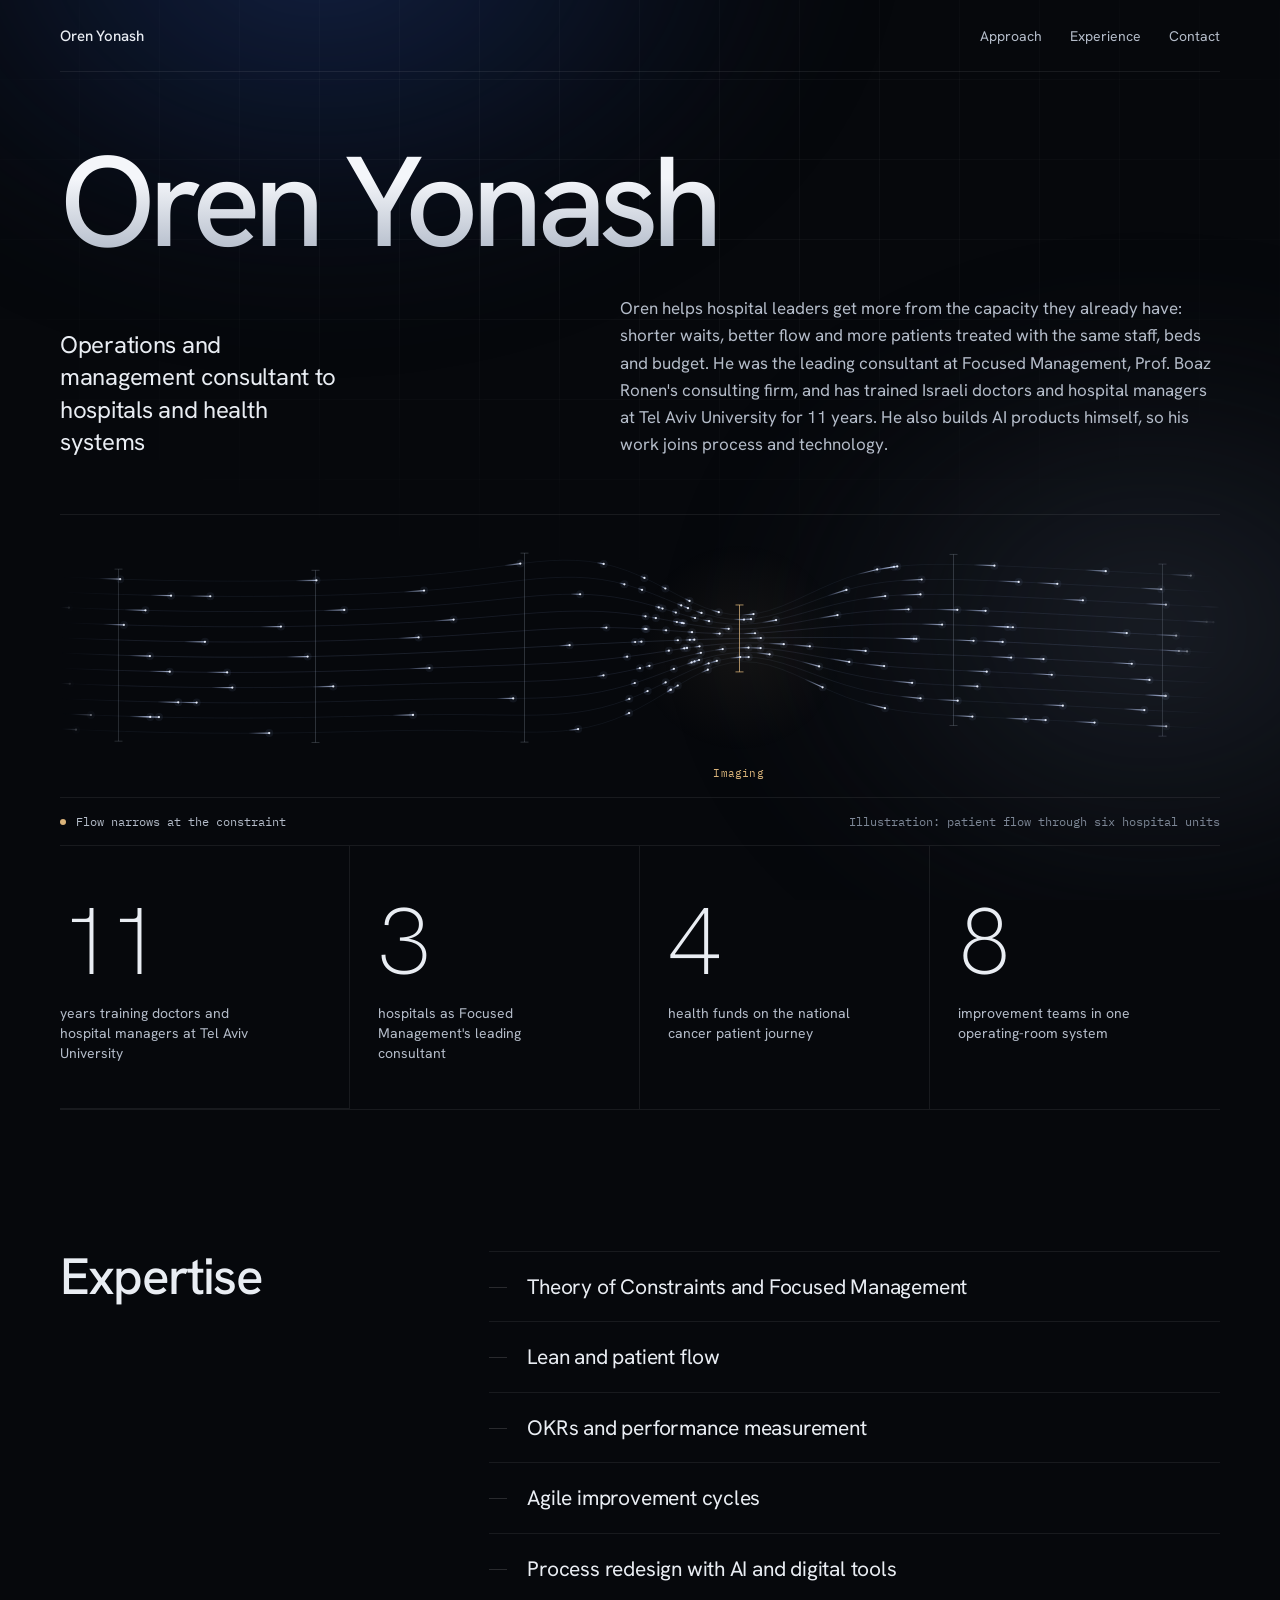
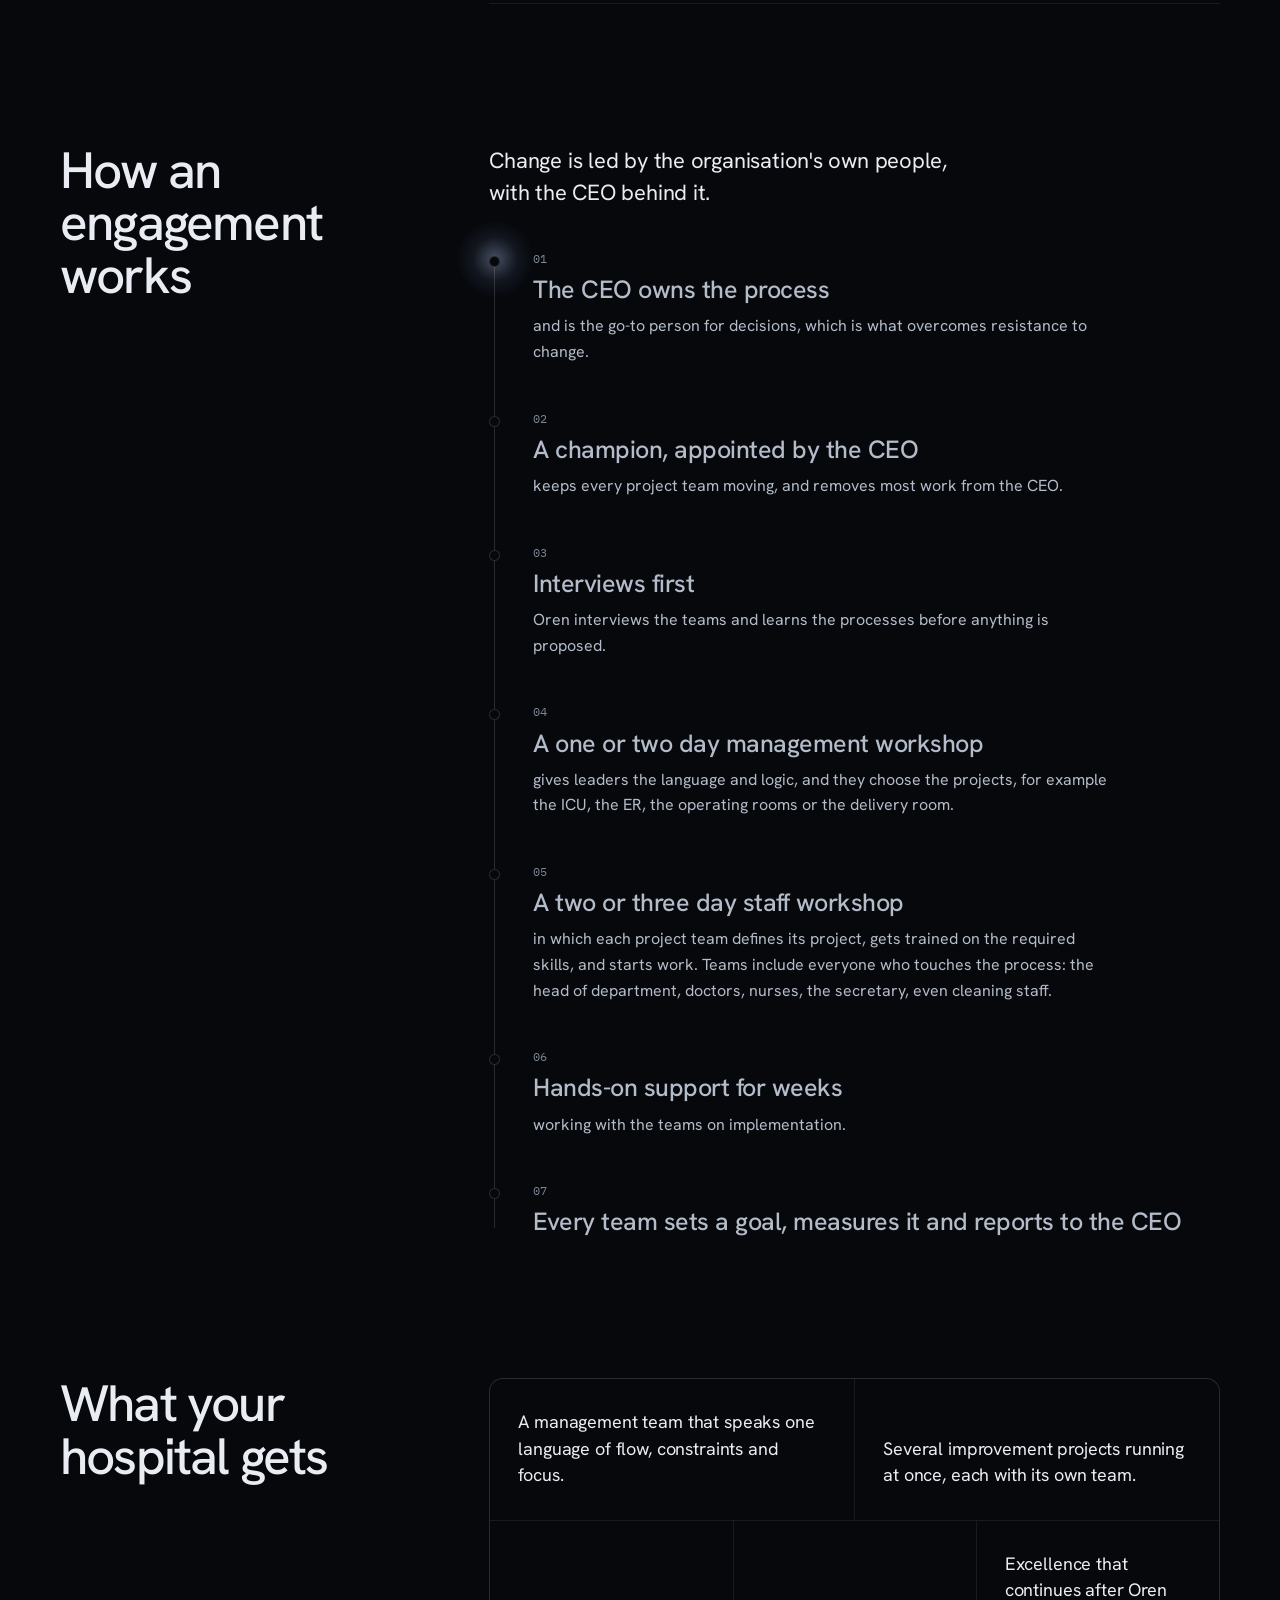
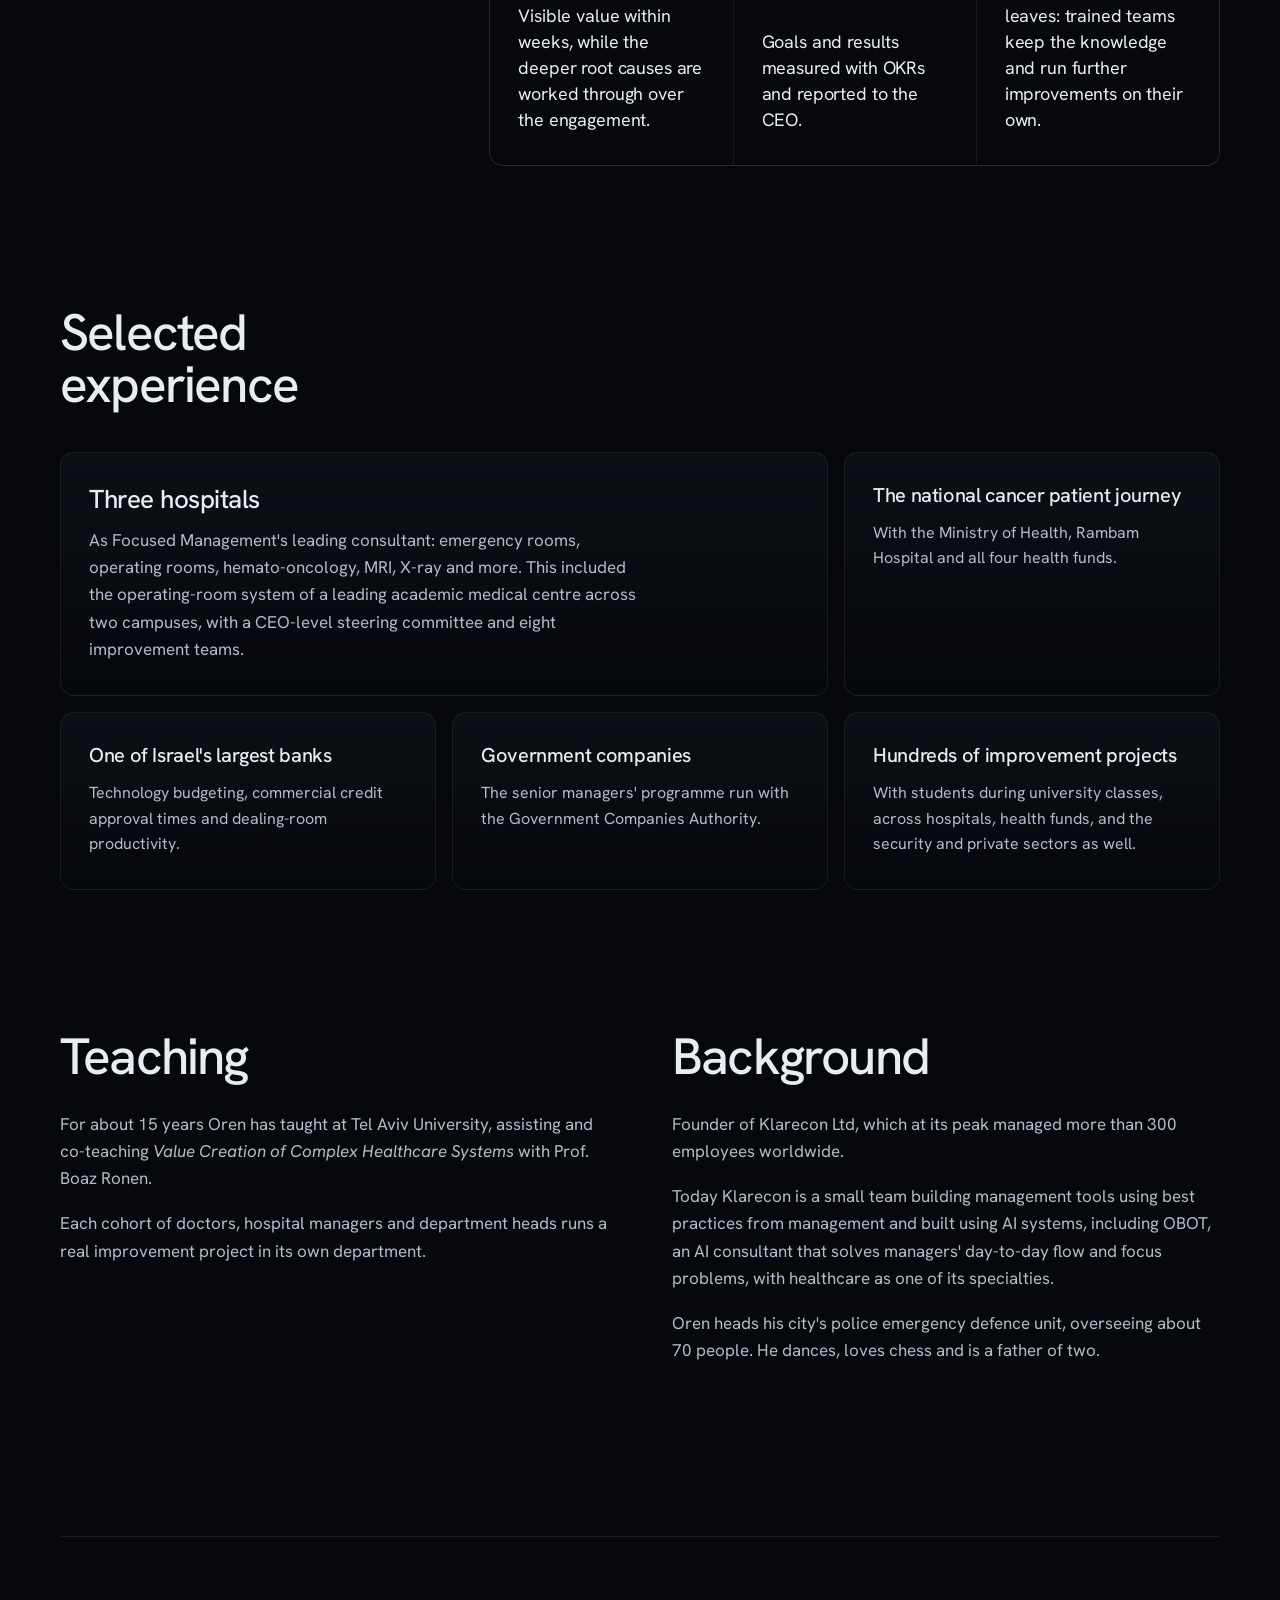
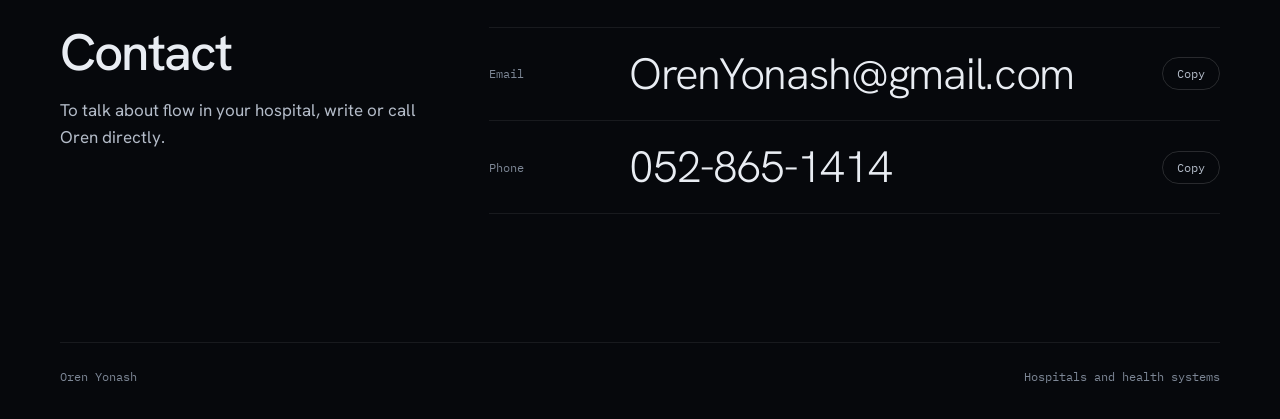
==== ConsultHC/index.html @ 41111984 "ConsultHC: consulting profile page (option G) Co-Authored-By: Claude Opus 5.5 <noreply@anthropic.com" ====
<!doctype html>
<html lang="en">
<head>
<meta charset="utf-8">
<meta name="viewport" content="width=device-width, initial-scale=1, viewport-fit=cover">
<meta name="description" content="Oren Yonash, operations and management consultant to hospitals and health systems.">
<style>[hidden]{display:none!important}img{max-width:100%}</style>
<title>Oren Yonash</title>
<link rel="preconnect" href="https://fonts.googleapis.com">
<link rel="preconnect" href="https://fonts.gstatic.com" crossorigin>
<link href="https://fonts.googleapis.com/css2?family=Hanken+Grotesk:wght@200;300;400;500;600&family=IBM+Plex+Mono:wght@400;500&display=swap" rel="stylesheet">
<style>
:root{
  color-scheme: dark;
  --void:#06080C;
  --graphite:#12161D;
  --deep:#0B1730;
  --ink:#E9EDF3;
  --ink-2:#B4BCC9;
  --ink-3:#7D8796;
  --line:rgba(255,255,255,.075);
  --line-2:rgba(255,255,255,.14);
  --flow:#A9C1FF;
  --flow-dim:rgba(169,193,255,.14);
  --amber:#D9B37A;
  --focus:#BFD0FF;
  --sans:"Hanken Grotesk", "Helvetica Neue", Helvetica, Arial, system-ui, sans-serif;
  --mono:"IBM Plex Mono", ui-monospace, "SFMono-Regular", Menlo, Consolas, monospace;
  --gut:max(16px, env(safe-area-inset-left, 0px));
  --gut-r:max(16px, env(safe-area-inset-right, 0px));
  --ease:cubic-bezier(.22,.61,.36,1);
}
*,*::before,*::after{box-sizing:border-box}
html{background:var(--void);-webkit-text-size-adjust:100%;scroll-behavior:smooth}
body{
  margin:0;background:var(--void);color:var(--ink);
  font-family:var(--sans);font-size:17px;line-height:1.6;font-weight:400;
  -webkit-font-smoothing:antialiased;-moz-osx-font-smoothing:grayscale;
  overflow-x:hidden;
}
::selection{background:rgba(169,193,255,.28);color:#fff}
a{color:inherit}
:focus-visible{outline:1px solid var(--focus);outline-offset:4px;border-radius:2px}

/* ---------- ambient background ---------- */
.ambient{position:fixed;inset:0;z-index:0;pointer-events:none;overflow:hidden;background:var(--void)}
.ambient .glow{position:absolute;border-radius:50%;filter:blur(40px);will-change:transform}
.ambient .g1{width:110vmax;height:80vmax;left:-30vmax;top:-45vmax;
  background:radial-gradient(closest-side, rgba(28,52,110,.55), rgba(11,23,48,.25) 55%, transparent 75%);
  animation:drift1 48s var(--ease) infinite alternate}
.ambient .g2{width:90vmax;height:70vmax;right:-35vmax;top:20vh;
  background:radial-gradient(closest-side, rgba(40,46,58,.55), rgba(18,22,29,.25) 55%, transparent 75%);
  animation:drift2 62s var(--ease) infinite alternate}
.ambient .grid{position:absolute;inset:0;
  background-image:
    linear-gradient(to right, rgba(255,255,255,.035) 1px, transparent 1px),
    linear-gradient(to bottom, rgba(255,255,255,.035) 1px, transparent 1px);
  background-size:80px 80px;background-position:-1px -1px;
  -webkit-mask-image:radial-gradient(ellipse 80% 60% at 50% 20%, #000 20%, transparent 80%);
          mask-image:radial-gradient(ellipse 80% 60% at 50% 20%, #000 20%, transparent 80%)}
@keyframes drift1{from{transform:translate3d(0,0,0)}to{transform:translate3d(14vmax,8vmax,0)}}
@keyframes drift2{from{transform:translate3d(0,0,0)}to{transform:translate3d(-12vmax,-10vmax,0)}}
.paused .ambient .glow{animation-play-state:paused}

.page{position:relative;z-index:1}
.wrap{max-width:1240px;margin:0 auto;padding-left:var(--gut);padding-right:var(--gut-r)}
@media (min-width:760px){.wrap{padding-left:max(40px, env(safe-area-inset-left,0px));padding-right:max(40px, env(safe-area-inset-right,0px))}}

/* ---------- nav ---------- */
.nav{display:flex;justify-content:space-between;align-items:center;height:72px;border-bottom:1px solid var(--line)}
.nav .mark{font-weight:500;letter-spacing:-.01em;text-decoration:none;font-size:15px}
.nav ul{list-style:none;display:flex;gap:28px;margin:0;padding:0}
.nav ul a{font-size:14px;color:var(--ink-2);text-decoration:none;transition:color .3s var(--ease)}
.nav ul a:hover{color:var(--ink)}
@media (max-width:640px){.nav ul li:not(:last-child){display:none}}

/* ---------- hero ---------- */
.hero{padding:clamp(48px,6vw,72px) 0 0}
.hero h1{
  margin:0;font-weight:500;font-size:clamp(58px,10vw,136px);line-height:.9;letter-spacing:-.052em;
  color:var(--ink);
  background:linear-gradient(180deg,#F4F6FA 30%,#9BA6B8 120%);-webkit-background-clip:text;background-clip:text;-webkit-text-fill-color:transparent;
}
.hero-meta{display:grid;gap:28px;margin-top:clamp(24px,3vw,36px)}
.hero .role{margin:0;font-size:clamp(19px,2vw,24px);line-height:1.35;font-weight:400;letter-spacing:-.012em;color:var(--ink);max-width:28ch}
@media (min-width:900px){.hero .role{max-width:22ch}}
.hero .lede{margin:0;color:var(--ink-2);max-width:60ch;font-size:17px}
@media (min-width:900px){
  .hero-meta{grid-template-columns:5fr 7fr;gap:64px;align-items:end}
  .hero .lede{justify-self:end}
}

/* ---------- flow diagram ---------- */
.flow{position:relative;margin-top:clamp(40px,4.5vw,56px);border-top:1px solid var(--line);border-bottom:1px solid var(--line)}
.flow:focus-visible{outline-offset:-1px}
.flow-stage{position:relative;height:clamp(240px,22vw,330px)}
.flow canvas{position:absolute;inset:0;width:100%;height:100%;display:block}
.units{position:absolute;inset:0;margin:0;padding:0;list-style:none;pointer-events:none}
.unit{position:absolute;top:0;bottom:0;transform:translateX(-50%);width:64px;pointer-events:auto}
.unit span{
  position:absolute;left:50%;bottom:14px;transform:translate(-50%,4px);white-space:nowrap;
  font-family:var(--mono);font-size:11px;letter-spacing:.02em;color:var(--ink-2);
  opacity:0;transition:opacity .6s var(--ease),transform .6s var(--ease),color .4s var(--ease);
}
.unit.is-constraint span{opacity:1;transform:translate(-50%,0);color:var(--amber);transition:opacity .6s var(--ease),transform .6s var(--ease),color 1.6s var(--ease)}
.flow.eased .unit.is-constraint span{color:var(--ink-2)}
.flow:hover .unit span,.flow:focus-visible .unit span,.flow.still .unit span{opacity:1;transform:translate(-50%,0)}
.flow .unit:hover span{color:var(--ink)}
@media (hover:none){.unit span{opacity:.75;transform:translate(-50%,0)}}
@media (max-width:520px){.unit span{font-size:10px;letter-spacing:0}}
.flow-cap{display:flex;justify-content:space-between;gap:16px;flex-wrap:wrap;padding:14px 0;border-top:1px solid var(--line);
  font-family:var(--mono);font-size:12px;color:var(--ink-3)}
.flow-cap .state{color:var(--ink-2);transition:opacity .5s var(--ease)}
.flow-cap .state i{display:inline-block;width:6px;height:6px;border-radius:50%;background:var(--amber);margin-right:10px;vertical-align:1px;transition:background 1.6s var(--ease)}
.flow.eased .flow-cap .state i{background:var(--flow)}

/* ---------- figures ---------- */
.figures{display:grid;grid-template-columns:repeat(2,1fr);border-bottom:1px solid var(--line)}
.fig{padding:36px 20px 34px 0;border-right:1px solid var(--line)}
.fig:nth-child(2n){border-right:0;padding-left:20px}
.fig:nth-child(-n+2){border-bottom:1px solid var(--line)}
.fig .n{display:block;font-weight:200;font-size:clamp(56px,7.4vw,104px);line-height:1;letter-spacing:-.05em;font-variant-numeric:tabular-nums;color:var(--ink)}
.fig p{margin:14px 0 0;font-size:14px;line-height:1.45;color:var(--ink-2);max-width:26ch}
@media (min-width:900px){
  .figures{grid-template-columns:repeat(4,1fr)}
  .fig,.fig:nth-child(2n){padding:48px 28px 44px;border-right:1px solid var(--line);border-bottom:0}
  .fig:first-child{padding-left:0}
  .fig:last-child{border-right:0}
}

/* ---------- sections ---------- */
section.block{padding:clamp(80px,11vw,152px) 0 0}
.split{display:grid;gap:28px}
@media (min-width:900px){.split{grid-template-columns:4fr 8fr;gap:64px}}
h2{margin:0;font-weight:500;font-size:clamp(32px,4vw,52px);line-height:1.02;letter-spacing:-.035em;color:var(--ink);max-width:12ch}
.intro{margin:0 0 40px;font-size:clamp(19px,1.8vw,22px);line-height:1.45;letter-spacing:-.01em;color:var(--ink);max-width:40ch}
p{max-width:64ch}

.expertise{list-style:none;margin:0;padding:0;border-top:1px solid var(--line)}
.expertise li{display:flex;gap:20px;align-items:baseline;padding:18px 0;border-bottom:1px solid var(--line);font-size:clamp(18px,1.7vw,21px);letter-spacing:-.01em}
.expertise li::before{content:"";flex:none;width:18px;height:1px;background:var(--line-2);transform:translateY(-6px)}

/* ---------- steps ---------- */
.steps{position:relative;padding:0 0 0 44px;--p:0}
.steplist{list-style:none;margin:0;padding:0}
.steps .track,.steps .fill{position:absolute;left:5px;top:10px;width:1px}
.steps .track{bottom:10px;background:var(--line-2)}
.steps .fill{height:calc((100% - 20px) * var(--p));background:linear-gradient(to bottom, rgba(169,193,255,0), rgba(169,193,255,.55) 70%, #DCE6FF)}
.steps .fill::after{content:"";position:absolute;left:50%;bottom:-40px;width:80px;height:80px;transform:translateX(-50%);
  background:radial-gradient(closest-side, rgba(190,210,255,.35), rgba(169,193,255,.08) 55%, transparent);pointer-events:none}
.step{position:relative;padding:0 0 44px}
.step:last-child{padding-bottom:0}
.step::before{content:"";position:absolute;left:-44px;top:7px;width:11px;height:11px;border-radius:50%;
  background:var(--void);border:1px solid var(--line-2);transition:border-color .6s var(--ease),background .6s var(--ease),box-shadow .6s var(--ease)}
.step.lit::before{border-color:var(--flow);background:#1A2440;box-shadow:0 0 0 4px rgba(169,193,255,.07)}
.step .num{font-family:var(--mono);font-size:12px;color:var(--ink-3);display:block;margin-bottom:6px;transition:color .6s var(--ease)}
.step.lit .num{color:var(--flow)}
.step h3{margin:0;font-size:clamp(20px,2vw,25px);font-weight:500;letter-spacing:-.02em;line-height:1.25;color:var(--ink-2);transition:color .6s var(--ease)}
.step.lit h3{color:var(--ink)}
.step p{margin:8px 0 0;color:var(--ink-2);font-size:16px}

/* ---------- cards ---------- */
.lit-card{position:relative;isolation:isolate;--mx:50%;--my:50%}
.lit-card::before{content:"";position:absolute;inset:0;z-index:-1;border-radius:inherit;opacity:0;transition:opacity .5s var(--ease);
  background:radial-gradient(360px circle at var(--mx) var(--my), rgba(150,178,255,.085), transparent 65%)}
.lit-card::after{content:"";position:absolute;inset:-1px;border-radius:inherit;padding:1px;opacity:0;transition:opacity .5s var(--ease);pointer-events:none;
  background:radial-gradient(260px circle at var(--mx) var(--my), rgba(190,208,255,.5), transparent 70%);
  -webkit-mask:linear-gradient(#000 0 0) content-box,linear-gradient(#000 0 0);-webkit-mask-composite:xor;
          mask:linear-gradient(#000 0 0) content-box exclude,linear-gradient(#000 0 0)}
.lit-card:hover::before,.lit-card:hover::after{opacity:1}

.gets{display:grid;grid-template-columns:1fr;gap:1px;background:var(--line);border:1px solid var(--line);border-radius:14px;overflow:hidden}
.gets .lit-card{background:var(--void);padding:30px 28px 32px;display:flex;align-items:flex-end;min-height:132px}
.gets .lit-card::after{display:none}
.gets p{margin:0;font-size:18px;line-height:1.45;letter-spacing:-.008em;color:var(--ink)}
@media (min-width:760px){
  .gets{grid-template-columns:repeat(6,1fr)}
  .gets .lit-card:nth-child(-n+2){grid-column:span 3}
  .gets .lit-card:nth-child(n+3){grid-column:span 2}
}

.cases{display:grid;grid-template-columns:1fr;gap:16px}
.case{border:1px solid var(--line);border-radius:14px;padding:30px 28px 32px;background:linear-gradient(180deg, rgba(18,22,29,.55), rgba(6,8,12,.35))}
.case h3{margin:0 0 12px;font-size:20px;font-weight:500;letter-spacing:-.018em;line-height:1.25}
.case p{margin:0;color:var(--ink-2);font-size:16px}
@media (min-width:760px){.cases{grid-template-columns:repeat(2,1fr)}.case.wide{grid-column:span 2}}
@media (min-width:1100px){.cases{grid-template-columns:repeat(3,1fr)}.case.wide{grid-column:span 2}.case.wide h3{font-size:26px}.case.wide p{font-size:17px;max-width:56ch}}

.prose p{margin:0 0 18px;color:var(--ink-2)}
.prose p:first-child{color:var(--ink);font-size:clamp(19px,1.8vw,22px);line-height:1.45;letter-spacing:-.01em;max-width:44ch}
.duo{display:grid;gap:56px}
@media (min-width:900px){.duo{grid-template-columns:1fr 1fr;gap:64px}}
.duo h2{margin-bottom:28px}

/* ---------- contact ---------- */
.contact{margin-top:clamp(96px,12vw,168px);border-top:1px solid var(--line);padding:clamp(56px,7vw,96px) 0 0}
.contact h2{max-width:none}
.contact .note{margin:18px 0 0;color:var(--ink-2);max-width:38ch}
.lines{margin:0;padding:0;list-style:none;border-top:1px solid var(--line)}
.lines li{display:grid;grid-template-columns:1fr auto;align-items:center;gap:8px 20px;padding:22px 0;border-bottom:1px solid var(--line)}
.lines .lab{grid-column:1 / -1;font-family:var(--mono);font-size:12px;color:var(--ink-3)}
.lines .v{font-weight:300;font-size:clamp(24px,3.6vw,44px);letter-spacing:-.03em;line-height:1.1;color:var(--ink);user-select:all;-webkit-user-select:all;overflow-wrap:anywhere;min-width:0}
.copy{font-family:var(--mono);font-size:12px;color:var(--ink-2);background:transparent;border:1px solid var(--line-2);border-radius:999px;padding:8px 14px;cursor:pointer;
  transition:color .3s var(--ease),border-color .3s var(--ease),background .3s var(--ease);white-space:nowrap}
.copy:hover{color:var(--ink);border-color:rgba(255,255,255,.3)}
.copy.done{color:var(--void);background:var(--flow);border-color:var(--flow)}
@media (min-width:900px){.lines li{grid-template-columns:120px 1fr auto}.lines .lab{grid-column:auto}}

footer{margin-top:clamp(80px,10vw,140px);padding:24px 0 max(32px, env(safe-area-inset-bottom,0px));border-top:1px solid var(--line);
  display:flex;justify-content:space-between;gap:16px;flex-wrap:wrap;font-family:var(--mono);font-size:12px;color:var(--ink-3)}
.sr{position:absolute;width:1px;height:1px;overflow:hidden;clip:rect(0 0 0 0);white-space:nowrap}

@media (prefers-reduced-motion: reduce){
  html{scroll-behavior:auto}
  .ambient .glow{animation:none}
  *,*::before,*::after{transition-duration:.01ms !important}
}
</style>
</head>
<body>

<div class="ambient" aria-hidden="true"><div class="glow g1"></div><div class="glow g2"></div><div class="grid"></div></div>

<div class="page">
<div class="wrap">
  <nav class="nav" aria-label="Main">
    <a class="mark" href="#top">Oren Yonash</a>
    <ul>
      <li><a href="#approach">Approach</a></li>
      <li><a href="#experience">Experience</a></li>
      <li><a href="#contact">Contact</a></li>
    </ul>
  </nav>

  <header class="hero" id="top">
    <h1>Oren Yonash</h1>
    <div class="hero-meta">
      <p class="role">Operations and management consultant to hospitals and health systems</p>
      <p class="lede">Oren helps hospital leaders get more from the capacity they already have: shorter waits, better flow and more patients treated with the same staff, beds and budget. He was the leading consultant at Focused Management, Prof. Boaz Ronen's consulting firm, and has trained Israeli doctors and hospital managers at Tel Aviv University for 11 years. He also builds AI products himself, so his work joins process and technology.</p>
    </div>
  </header>

  <figure class="flow" id="flow" tabindex="0" aria-labelledby="flowcap" style="margin-left:0;margin-right:0;margin-bottom:0">
    <div class="flow-stage">
      <canvas id="flowCanvas" aria-hidden="true"></canvas>
      <ul class="units" id="units" aria-hidden="true"></ul>
    </div>
    <figcaption class="flow-cap" id="flowcap">
      <span class="state" id="flowState"><i aria-hidden="true"></i><span id="flowStateText">Flow narrows at the constraint</span></span>
      <span>Illustration: patient flow through six hospital units</span>
    </figcaption>
  </figure>

  <div class="figures" id="figures">
    <div class="fig"><span class="n" data-to="11">11</span><p>years training doctors and hospital managers at Tel Aviv University</p></div>
    <div class="fig"><span class="n" data-to="3">3</span><p>hospitals as Focused Management's leading consultant</p></div>
    <div class="fig"><span class="n" data-to="4">4</span><p>health funds on the national cancer patient journey</p></div>
    <div class="fig"><span class="n" data-to="8">8</span><p>improvement teams in one operating-room system</p></div>
  </div>

  <section class="block" aria-labelledby="h-exp-areas">
    <div class="split">
      <h2 id="h-exp-areas">Expertise</h2>
      <ul class="expertise">
        <li>Theory of Constraints and Focused Management</li>
        <li>Lean and patient flow</li>
        <li>OKRs and performance measurement</li>
        <li>Agile improvement cycles</li>
        <li>Process redesign with AI and digital tools</li>
      </ul>
    </div>
  </section>

  <section class="block" id="approach" aria-labelledby="h-steps">
    <div class="split">
      <h2 id="h-steps">How an engagement works</h2>
      <div>
        <p class="intro">Change is led by the organisation's own people, with the CEO behind it.</p>
        <div class="steps" id="steps">
          <span class="track" aria-hidden="true"></span><span class="fill" aria-hidden="true"></span>
          <ol class="steplist">
          <li class="step"><span class="num">01</span><h3>The CEO owns the process</h3><p>and is the go-to person for decisions, which is what overcomes resistance to change.</p></li>
          <li class="step"><span class="num">02</span><h3>A champion, appointed by the CEO</h3><p>keeps every project team moving, and removes most work from the CEO.</p></li>
          <li class="step"><span class="num">03</span><h3>Interviews first</h3><p>Oren interviews the teams and learns the processes before anything is proposed.</p></li>
          <li class="step"><span class="num">04</span><h3>A one or two day management workshop</h3><p>gives leaders the language and logic, and they choose the projects, for example the ICU, the ER, the operating rooms or the delivery room.</p></li>
          <li class="step"><span class="num">05</span><h3>A two or three day staff workshop</h3><p>in which each project team defines its project, gets trained on the required skills, and starts work. Teams include everyone who touches the process: the head of department, doctors, nurses, the secretary, even cleaning staff.</p></li>
          <li class="step"><span class="num">06</span><h3>Hands-on support for weeks</h3><p>working with the teams on implementation.</p></li>
          <li class="step"><span class="num">07</span><h3>Every team sets a goal, measures it and reports to the CEO</h3></li>
          </ol>
        </div>
      </div>
    </div>
  </section>

  <section class="block" aria-labelledby="h-gets">
    <div class="split">
      <h2 id="h-gets">What your hospital gets</h2>
      <div class="gets">
        <div class="lit-card"><p>A management team that speaks one language of flow, constraints and focus.</p></div>
        <div class="lit-card"><p>Several improvement projects running at once, each with its own team.</p></div>
        <div class="lit-card"><p>Visible value within weeks, while the deeper root causes are worked through over the engagement.</p></div>
        <div class="lit-card"><p>Goals and results measured with OKRs and reported to the CEO.</p></div>
        <div class="lit-card"><p>Excellence that continues after Oren leaves: trained teams keep the knowledge and run further improvements on their own.</p></div>
      </div>
    </div>
  </section>

  <section class="block" id="experience" aria-labelledby="h-exp">
    <h2 id="h-exp" style="margin-bottom:40px">Selected experience</h2>
    <div class="cases">
      <article class="case lit-card wide"><h3>Three hospitals</h3><p>As Focused Management's leading consultant: emergency rooms, operating rooms, hemato-oncology, MRI, X-ray and more. This included the operating-room system of a leading academic medical centre across two campuses, with a CEO-level steering committee and eight improvement teams.</p></article>
      <article class="case lit-card"><h3>The national cancer patient journey</h3><p>With the Ministry of Health, Rambam Hospital and all four health funds.</p></article>
      <article class="case lit-card"><h3>One of Israel's largest banks</h3><p>Technology budgeting, commercial credit approval times and dealing-room productivity.</p></article>
      <article class="case lit-card"><h3>Government companies</h3><p>The senior managers' programme run with the Government Companies Authority.</p></article>
      <article class="case lit-card"><h3>Hundreds of improvement projects</h3><p>With students during university classes, across hospitals, health funds, and the security and private sectors as well.</p></article>
    </div>
  </section>

  <section class="block" aria-label="Teaching and background">
    <div class="duo">
      <div class="prose">
        <h2 id="h-teach">Teaching</h2>
        <p>For about 15 years Oren has taught at Tel Aviv University, assisting and co-teaching <em>Value Creation of Complex Healthcare Systems</em> with Prof. Boaz Ronen.</p>
        <p>Each cohort of doctors, hospital managers and department heads runs a real improvement project in its own department.</p>
      </div>
      <div class="prose">
        <h2 id="h-bg">Background</h2>
        <p>Founder of Klarecon Ltd, which at its peak managed more than 300 employees worldwide.</p>
        <p>Today Klarecon is a small team building management tools using best practices from management and built using AI systems, including OBOT, an AI consultant that solves managers' day-to-day flow and focus problems, with healthcare as one of its specialties.</p>
        <p>Oren heads his city's police emergency defence unit, overseeing about 70 people. He dances, loves chess and is a father of two.</p>
      </div>
    </div>
  </section>

  <section class="contact" id="contact" aria-labelledby="h-contact">
    <div class="split">
      <div>
        <h2 id="h-contact">Contact</h2>
        <p class="note">To talk about flow in your hospital, write or call Oren directly.</p>
      </div>
      <div>
        <ul class="lines">
          <li><span class="lab">Email</span><span class="v" id="email">OrenYonash@gmail.com</span><button class="copy" type="button" data-copy="email" aria-label="Copy email address">Copy</button></li>
          <li><span class="lab">Phone</span><span class="v" id="phone">052-865-1414</span><button class="copy" type="button" data-copy="phone" aria-label="Copy phone number">Copy</button></li>
        </ul>
        <p class="sr" id="copyStatus" aria-live="polite"></p>
      </div>
    </div>
  </section>

  <footer><span>Oren Yonash</span><span>Hospitals and health systems</span></footer>
</div>
</div>

<script>
(function(){
  var reduce = window.matchMedia('(prefers-reduced-motion: reduce)').matches;
  var root = document.documentElement;

  document.addEventListener('visibilitychange', function(){
    root.classList.toggle('paused', document.hidden);
  });

  /* ---------------- flow diagram ---------------- */
  var flow = document.getElementById('flow');
  var canvas = document.getElementById('flowCanvas');
  var ctx = canvas.getContext('2d');
  var unitsEl = document.getElementById('units');
  var stateText = document.getElementById('flowStateText');
  var stateWrap = document.getElementById('flowState');
  var UNITS = [
    {name:'Arrival', short:'Arrival', u:.05},
    {name:'Triage', short:'Triage', u:.22},
    {name:'Emergency', short:'ER', u:.40},
    {name:'Imaging', short:'Imaging', u:.585, constraint:true},
    {name:'Ward', short:'Ward', u:.77},
    {name:'Discharge', short:'Discharge', u:.95}
  ];
  var UC = .585;
  var hoverUnit = -1;

  UNITS.forEach(function(un, i){
    var li = document.createElement('li');
    li.className = 'unit' + (un.constraint ? ' is-constraint' : '');
    li.style.left = (un.u*100) + '%';
    var s = document.createElement('span');
    s.textContent = un.name;
    s.setAttribute('data-short', un.short);
    li.appendChild(s);
    li.addEventListener('mouseenter', function(){ hoverUnit = i; if(!running) draw(); });
    li.addEventListener('mouseleave', function(){ hoverUnit = -1; if(!running) draw(); });
    unitsEl.appendChild(li);
    un.label = s;
  });

  var W = 0, H = 0, dpr = 1;
  var LANES = 11, PER = 15;
  var parts = [];
  for (var l=0; l<LANES; l++){
    for (var k=0; k<PER; k++){
      parts.push({lane:l, u:(k + ((l*7)%11)/11)/PER + (Math.random()-.5)*.02, sp:.92 + Math.random()*.16});
    }
  }

  function g(x, s){ return Math.exp(-(x*x)/(2*s*s)); }
  function narrow(u, e){
    var c = 1 - e;
    return 1 - c*.72*g(u-UC, .06) + c*.16*g(u-(UC-.13), .07);
  }
  function laneY(u, off, e){
    var cy = H*.47 + Math.sin(u*Math.PI*2 + .6)*H*.035;
    return cy + off*H*.27*narrow(u, e);
  }
  function speed(u, e){
    var c = 1 - e;
    return .055 * (1 - c*.8*g(u-(UC-.07), .075));
  }
  function laneOff(l){ return (l/(LANES-1))*2 - 1; }

  function resize(){
    var r = canvas.getBoundingClientRect();
    dpr = Math.min(window.devicePixelRatio || 1, 2);
    W = r.width; H = r.height;
    canvas.width = Math.round(W*dpr); canvas.height = Math.round(H*dpr);
    ctx.setTransform(dpr,0,0,dpr,0,0);
    var compact = W < 560;
    UNITS.forEach(function(un){ un.label.textContent = compact ? un.short : un.name; });
    draw();
  }

  var E = 0; // 0 = constrained, 1 = even
  function mix(a,b,t){ return a + (b-a)*t; }

  function draw(){
    if (!W) return;
    ctx.clearRect(0,0,W,H);
    var pad = 0, x0 = pad, x1 = W - pad;
    function X(u){ return x0 + u*(x1-x0); }
    var STEPS = 90;

    // lanes
    ctx.lineWidth = 1;
    for (var l=0; l<LANES; l++){
      var off = laneOff(l);
      var a = .06 + (1-Math.abs(off))*.06;
      ctx.strokeStyle = 'rgba(169,193,255,' + a.toFixed(3) + ')';
      ctx.beginPath();
      for (var s=0; s<=STEPS; s++){
        var u = s/STEPS, y = laneY(u, off, E);
        if (s===0) ctx.moveTo(X(u), y); else ctx.lineTo(X(u), y);
      }
      ctx.stroke();
    }

    // unit markers
    UNITS.forEach(function(un, i){
      var top = laneY(un.u, -1, E) - 10, bot = laneY(un.u, 1, E) + 10;
      var x = Math.round(X(un.u)) + .5;
      var col, alpha;
      if (un.constraint){
        var r = Math.round(mix(217,170,E)), gg = Math.round(mix(179,190,E)), b = Math.round(mix(122,230,E));
        col = r+','+gg+','+b; alpha = mix(.75,.32,E);
      } else { col = '200,212,235'; alpha = .2; }
      if (i === hoverUnit) alpha = Math.max(alpha, .8);
      ctx.strokeStyle = 'rgba('+col+','+alpha.toFixed(3)+')';
      ctx.beginPath(); ctx.moveTo(x, top); ctx.lineTo(x, bot);
      ctx.moveTo(x-4, top); ctx.lineTo(x+4, top);
      ctx.moveTo(x-4, bot); ctx.lineTo(x+4, bot);
      ctx.stroke();
      if (un.constraint && E < 1){
        var rr = Math.min(W*.09, 110), halo = ctx.createRadialGradient(x, H*.47, 0, x, H*.47, rr);
        halo.addColorStop(0, 'rgba(217,179,122,' + ((1-E)*.07).toFixed(3) + ')');
        halo.addColorStop(1, 'rgba(217,179,122,0)');
        ctx.fillStyle = halo; ctx.fillRect(x-rr, H*.47-rr, rr*2, rr*2);
      }
    });

    // particles
    for (var i=0; i<parts.length; i++){
      var p = parts[i], off2 = laneOff(p.lane);
      var hx = X(p.u), hy = laneY(p.u, off2, E);
      var tu = p.u - .018*(speed(p.u,E)/.055);
      var tx = X(tu), ty = laneY(tu, off2, E);
      var grad = ctx.createLinearGradient(tx, ty, hx, hy);
      grad.addColorStop(0, 'rgba(169,193,255,0)');
      grad.addColorStop(1, 'rgba(214,226,255,.75)');
      ctx.strokeStyle = grad; ctx.lineWidth = 1.2;
      ctx.beginPath(); ctx.moveTo(tx, ty); ctx.lineTo(hx, hy); ctx.stroke();
      ctx.fillStyle = 'rgba(169,193,255,.07)';
      ctx.beginPath(); ctx.arc(hx, hy, 4, 0, Math.PI*2); ctx.fill();
      ctx.fillStyle = 'rgba(236,242,255,.95)';
      ctx.beginPath(); ctx.arc(hx, hy, 1.1, 0, Math.PI*2); ctx.fill();
    }

    // soft horizontal fade at both ends
    ctx.globalCompositeOperation = 'destination-in';
    var fade = ctx.createLinearGradient(0,0,W,0);
    fade.addColorStop(0,'rgba(0,0,0,0)'); fade.addColorStop(.06,'rgba(0,0,0,1)');
    fade.addColorStop(.94,'rgba(0,0,0,1)'); fade.addColorStop(1,'rgba(0,0,0,0)');
    ctx.fillStyle = fade; ctx.fillRect(0,0,W,H);
    ctx.globalCompositeOperation = 'source-over';
  }

  function step(dt){
    for (var i=0; i<parts.length; i++){
      var p = parts[i];
      p.u += dt * speed(p.u, E) * p.sp;
      if (p.u > 1.02) p.u -= 1.04;
    }
  }

  // cycle: 7s constrained, 3s easing, 6s even, 3s returning
  var CYCLE = 19, t = 0;
  function easeIO(x){ return x<.5 ? 4*x*x*x : 1 - Math.pow(-2*x+2,3)/2; }
  function eAt(tt){
    if (tt < 7) return 0;
    if (tt < 10) return easeIO((tt-7)/3);
    if (tt < 16) return 1;
    return 1 - easeIO((tt-16)/3);
  }
  var shownEased = null;
  function setState(eased){
    if (eased === shownEased) return;
    shownEased = eased;
    flow.classList.toggle('eased', eased);
    stateWrap.style.opacity = 0;
    setTimeout(function(){
      stateText.textContent = eased ? 'Constraint eased, flow evens out' : 'Flow narrows at the constraint';
      stateWrap.style.opacity = 1;
    }, reduce ? 0 : 350);
  }

  var running = false, last = 0, visible = true, raf = 0;
  function frame(now){
    if (!running) return;
    var dt = Math.min((now - last)/1000, .05); last = now;
    t = (t + dt) % CYCLE;
    E = eAt(t);
    setState(E > .5);
    step(dt);
    draw();
    raf = requestAnimationFrame(frame);
  }
  function start(){ if (running || reduce || !visible || document.hidden) return; running = true; last = performance.now(); raf = requestAnimationFrame(frame); }
  function stop(){ running = false; cancelAnimationFrame(raf); }

  // settle the particles into the constrained pattern before first paint
  for (var w=0; w<400; w++) step(.05);

  if ('ResizeObserver' in window) new ResizeObserver(resize).observe(canvas); else window.addEventListener('resize', resize);
  resize();

  if (reduce){
    flow.classList.add('still');
    E = 0; setState(false); draw();
  } else {
    if ('IntersectionObserver' in window){
      new IntersectionObserver(function(en){ visible = en[0].isIntersecting; visible ? start() : stop(); }).observe(flow);
    }
    document.addEventListener('visibilitychange', function(){ document.hidden ? stop() : start(); });
    start();
  }

  /* ---------------- counters ---------------- */
  var nums = document.querySelectorAll('.fig .n');
  if (!reduce && 'IntersectionObserver' in window){
    var io = new IntersectionObserver(function(entries){
      entries.forEach(function(en){
        if (!en.isIntersecting) return;
        io.unobserve(en.target);
        var el = en.target, to = parseInt(el.getAttribute('data-to'),10), t0 = null, dur = 1800;
        function tick(now){
          if (t0 === null) t0 = now;
          var k = Math.min((now-t0)/dur, 1), v = 1 - Math.pow(1-k, 4);
          el.textContent = Math.round(to*v);
          if (k < 1) requestAnimationFrame(tick); else el.textContent = to;
        }
        el.textContent = '0';
        requestAnimationFrame(tick);
      });
    }, {threshold:.6});
    nums.forEach(function(n){ io.observe(n); });
  }

  /* ---------------- steps progress ---------------- */
  var steps = document.getElementById('steps');
  var items = steps.querySelectorAll('.step');
  function updateSteps(){
    var r = steps.getBoundingClientRect(), vh = window.innerHeight;
    var p = reduce ? 1 : Math.max(0, Math.min(1, (vh*.62 - r.top) / (r.height - 20)));
    steps.style.setProperty('--p', p.toFixed(4));
    var reach = 10 + p*(r.height - 20);
    items.forEach(function(it){ it.classList.toggle('lit', it.offsetTop + 12 <= reach + 1); });
  }
  var ticking = false;
  function onScroll(){ if (ticking) return; ticking = true; requestAnimationFrame(function(){ ticking = false; updateSteps(); }); }
  window.addEventListener('scroll', onScroll, {passive:true});
  window.addEventListener('resize', onScroll);
  updateSteps();

  /* ---------------- light-follow cards ---------------- */
  document.querySelectorAll('.lit-card').forEach(function(c){
    c.addEventListener('pointermove', function(e){
      var r = c.getBoundingClientRect();
      c.style.setProperty('--mx', (e.clientX - r.left) + 'px');
      c.style.setProperty('--my', (e.clientY - r.top) + 'px');
    });
  });

  /* ---------------- copy ---------------- */
  var status = document.getElementById('copyStatus');
  document.querySelectorAll('.copy').forEach(function(b){
    b.addEventListener('click', function(){
      var el = document.getElementById(b.getAttribute('data-copy')), text = el.textContent.trim();
      var what = b.getAttribute('data-copy') === 'email' ? 'Email address' : 'Phone number';
      function ok(){ b.textContent = 'Copied'; b.classList.add('done'); status.textContent = what + ' copied'; setTimeout(function(){ b.textContent = 'Copy'; b.classList.remove('done'); }, 2000); }
      function fallback(){
        var sel = window.getSelection(), range = document.createRange();
        range.selectNodeContents(el); sel.removeAllRanges(); sel.addRange(range);
        var done = false; try { done = document.execCommand('copy'); } catch(e){}
        if (done) ok(); else { status.textContent = what + ' selected. Press Ctrl+C or Cmd+C to copy.'; b.textContent = 'Selected'; setTimeout(function(){ b.textContent = 'Copy'; }, 2400); }
      }
      if (navigator.clipboard && window.isSecureContext){ navigator.clipboard.writeText(text).then(ok, fallback); } else fallback();
    });
  });
})();
</script>

</body>
</html>
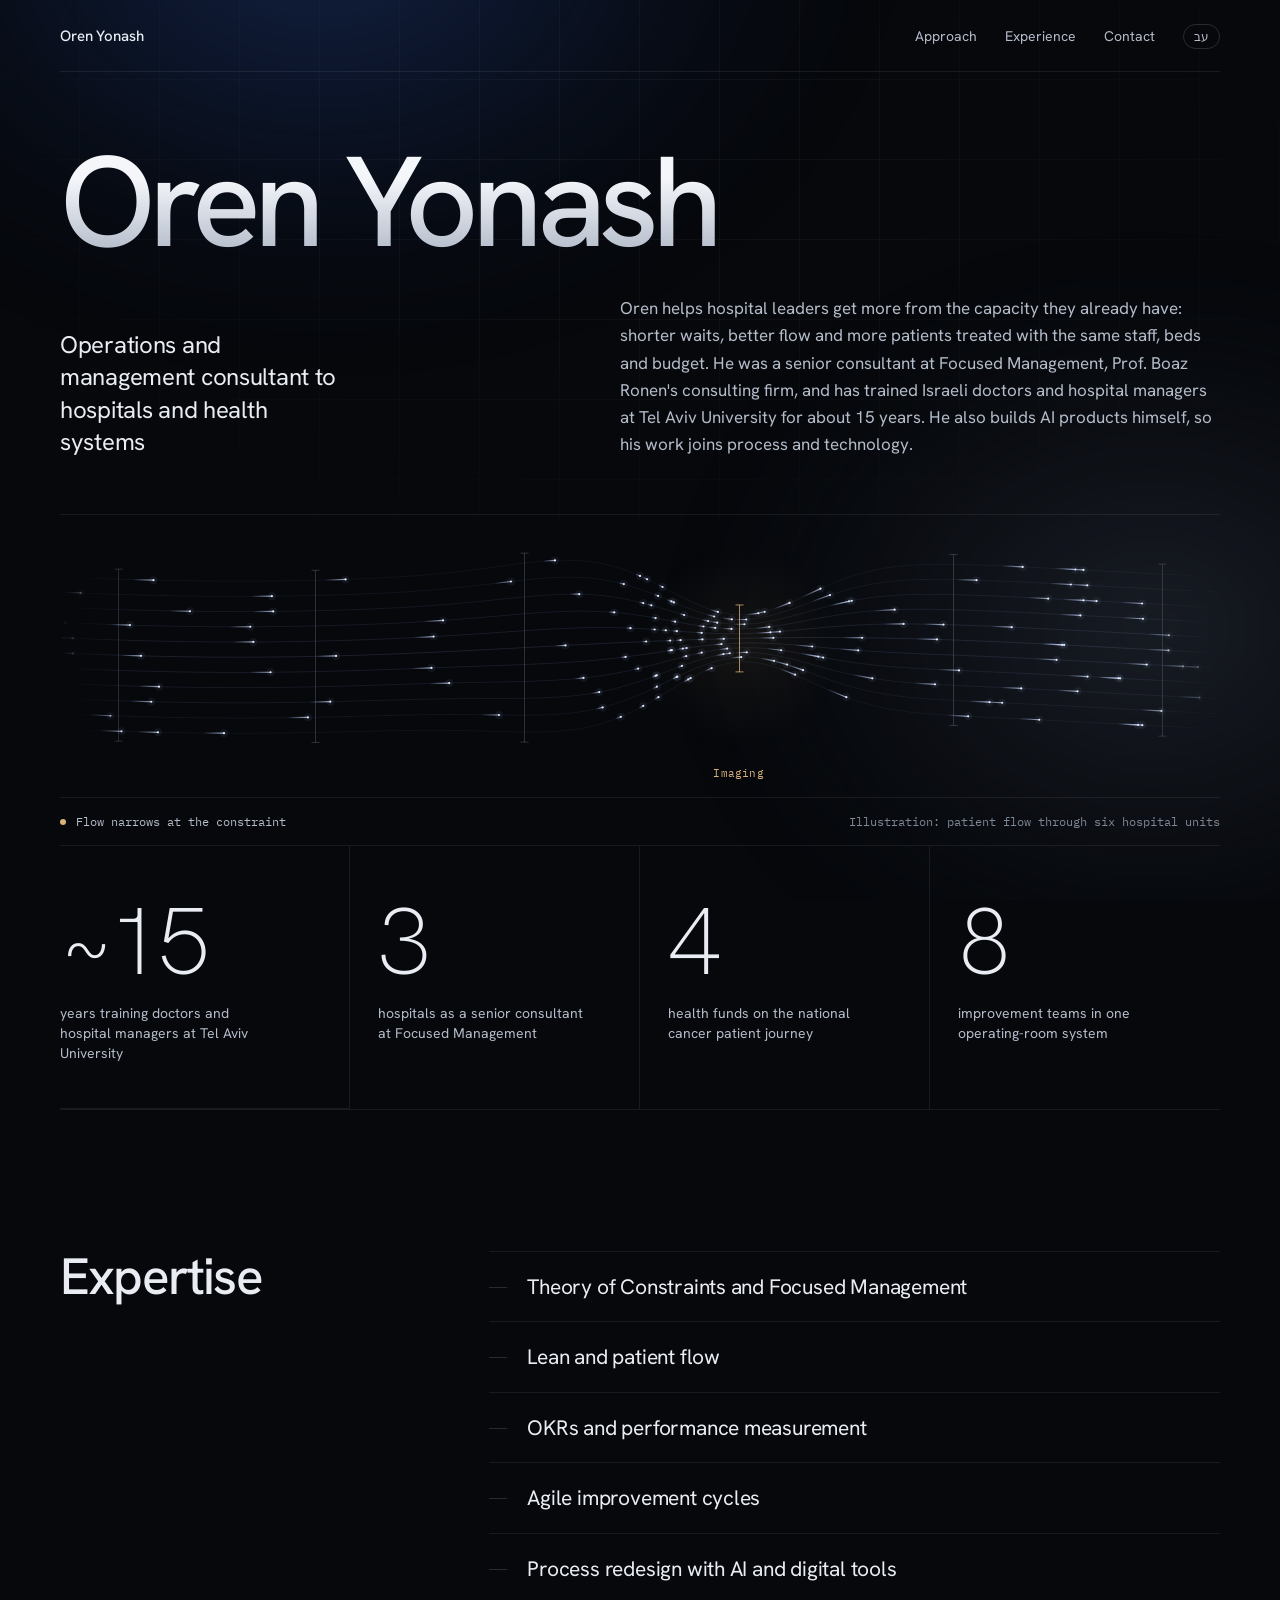
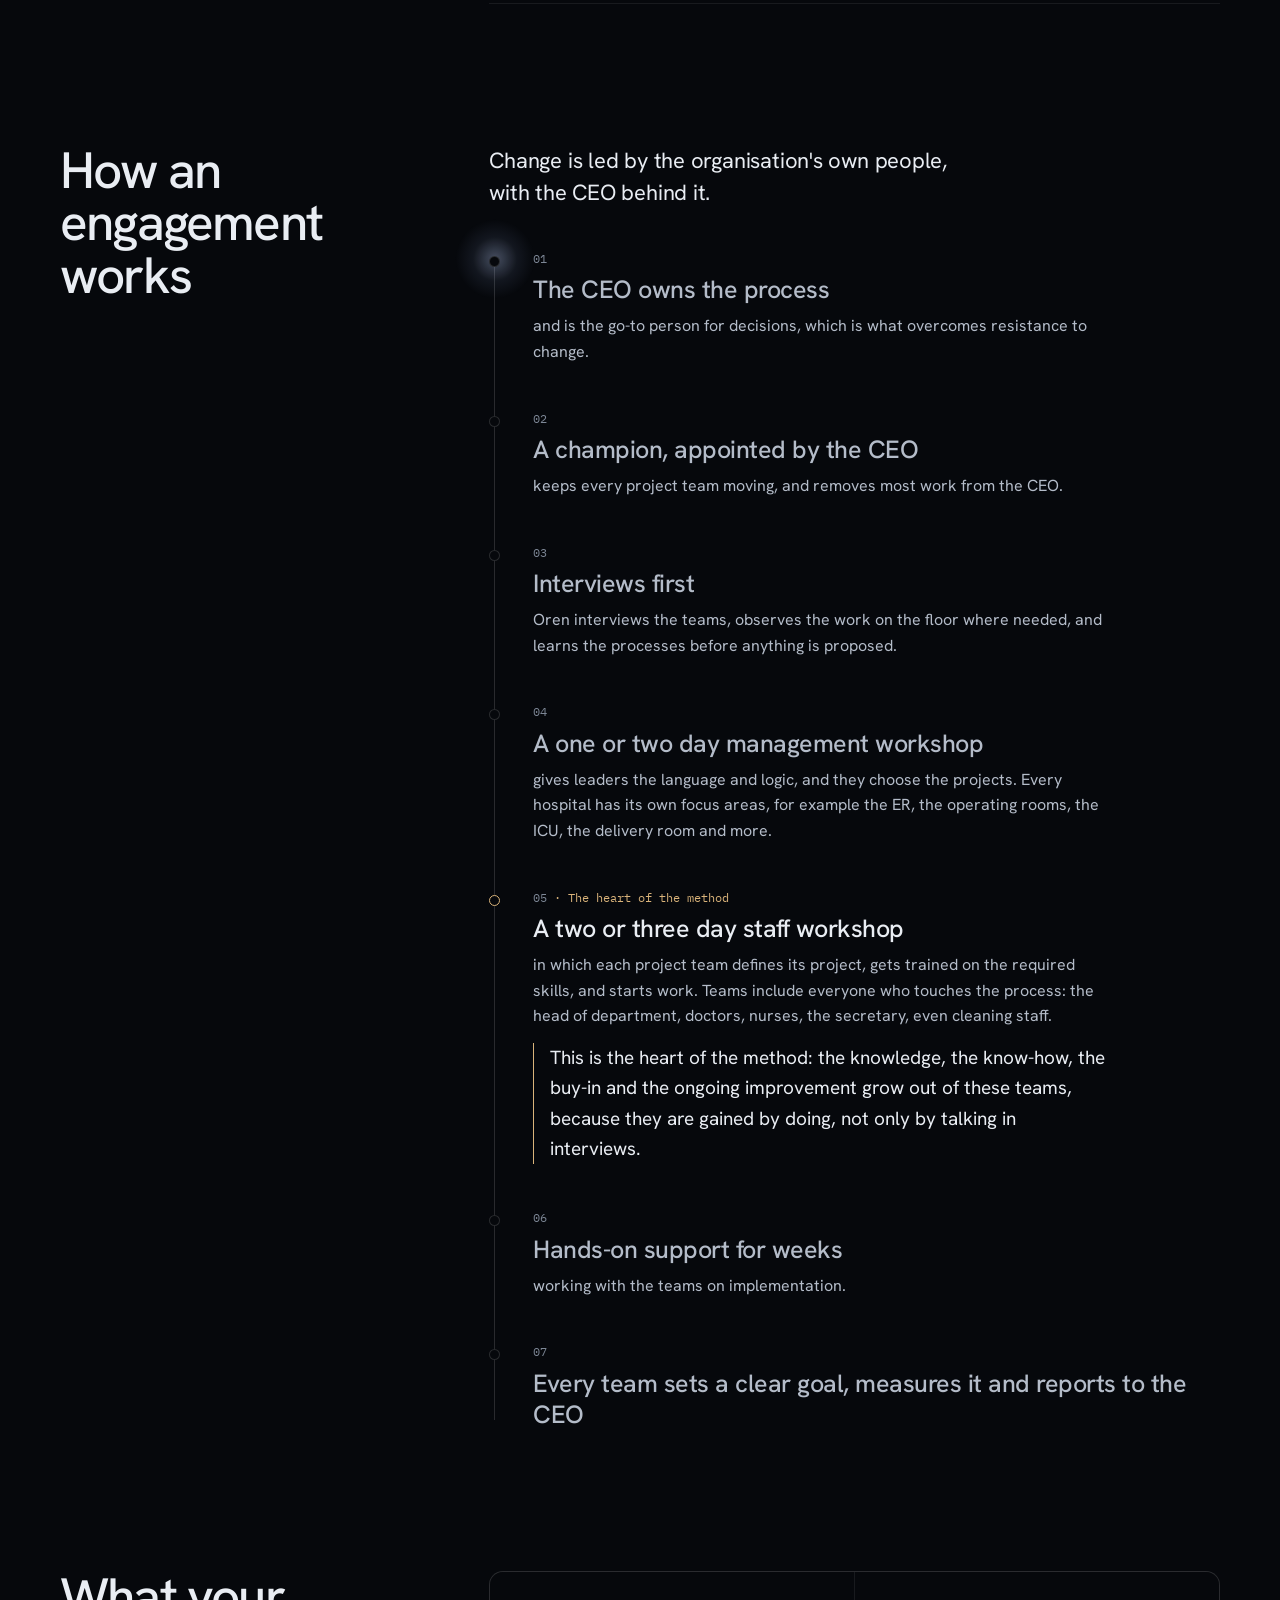
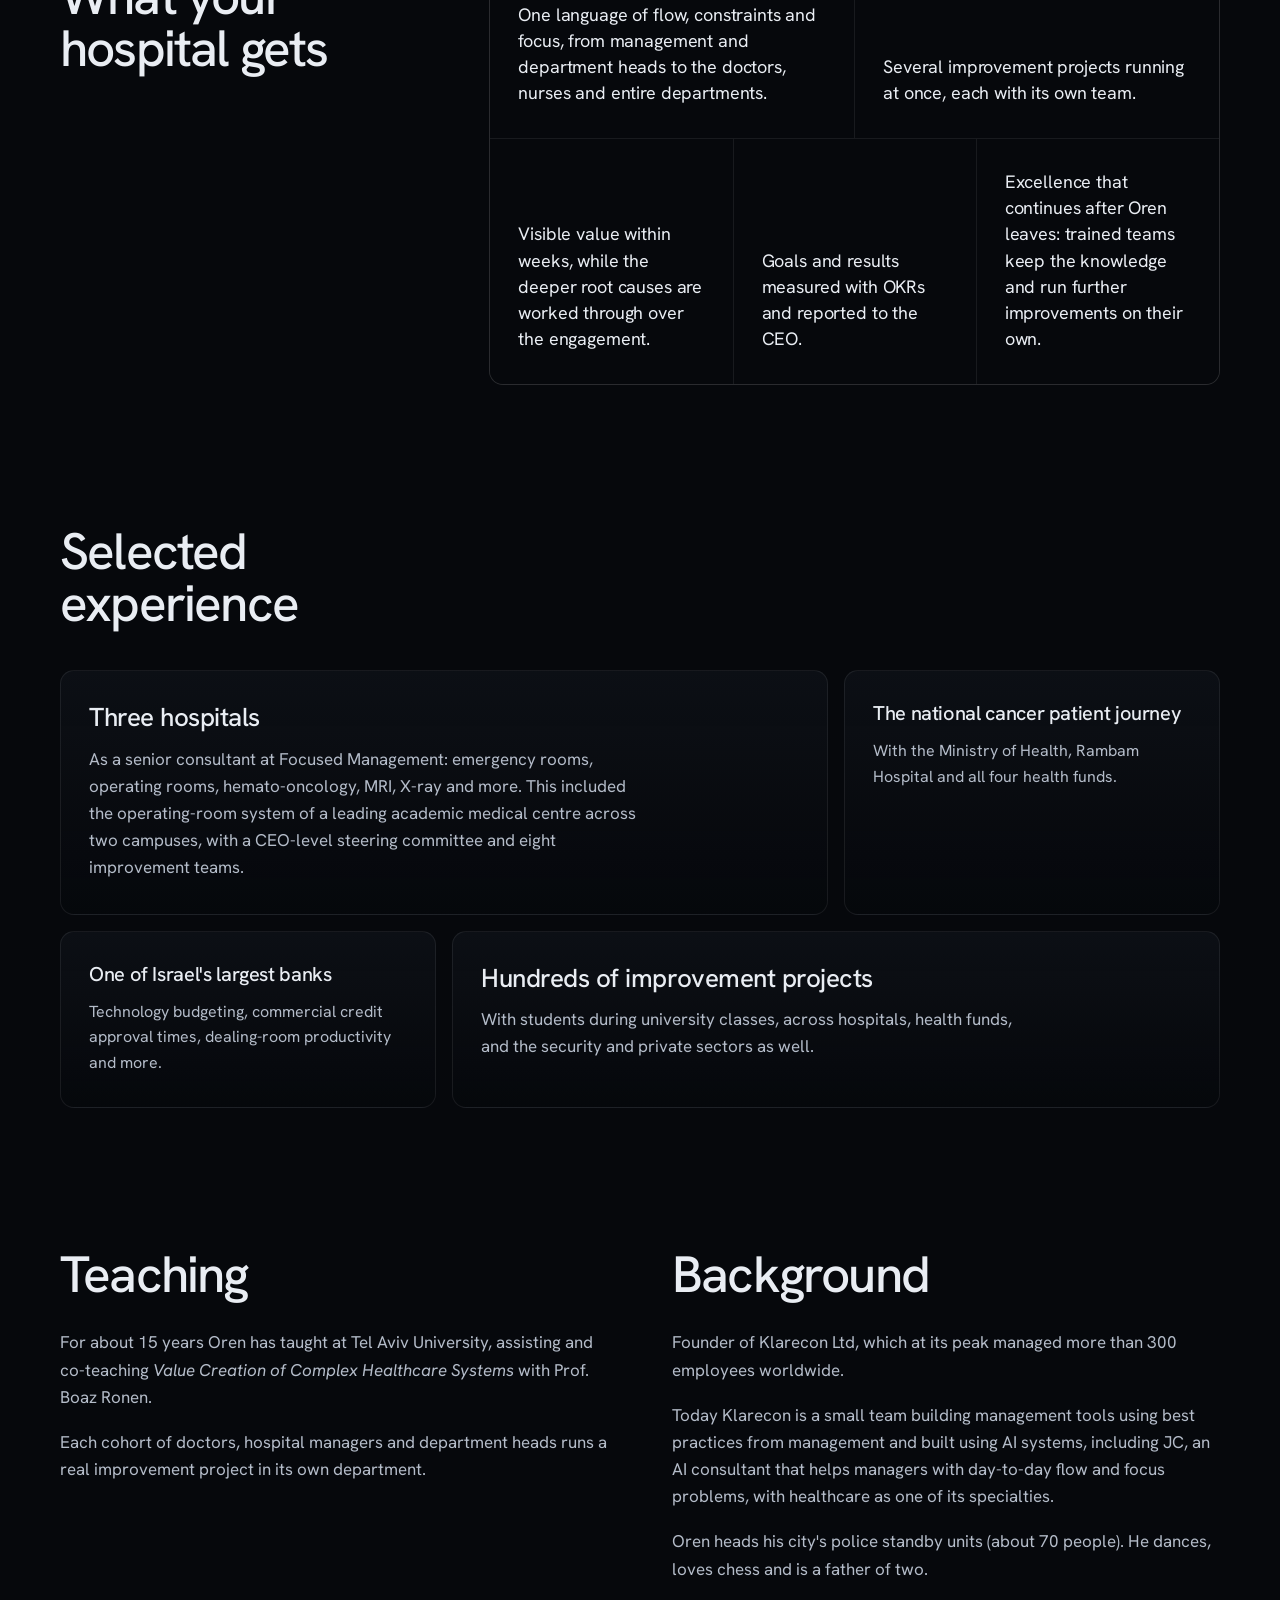
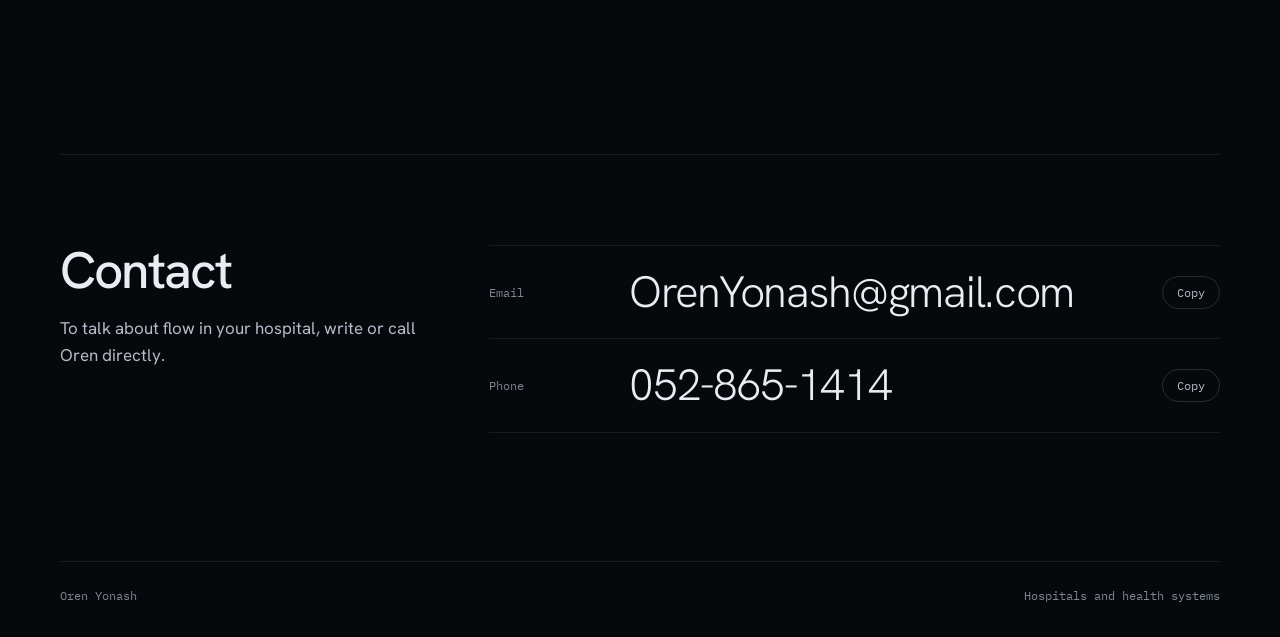
==== commit ab2d00d6: "ConsultHC: Hebrew page (/ConsultHC/he/) and English updates Hebrew page approved by Oren 28 Oct 2026" ====
--- a/ConsultHC/index.html
+++ b/ConsultHC/index.html
@@ -72,7 +72,9 @@
 .nav ul{list-style:none;display:flex;gap:28px;margin:0;padding:0}
 .nav ul a{font-size:14px;color:var(--ink-2);text-decoration:none;transition:color .3s var(--ease)}
 .nav ul a:hover{color:var(--ink)}
-@media (max-width:640px){.nav ul li:not(:last-child){display:none}}
+@media (max-width:640px){.nav ul li:not(:last-child){display:none}.nav ul li:nth-last-child(2){display:list-item}}
+.nav ul .lang a{font-family:var(--mono);font-size:12px;border:1px solid var(--line-2);border-radius:999px;padding:4px 10px}
+.nav ul .lang a:hover{border-color:rgba(255,255,255,.3)}
 
 /* ---------- hero ---------- */
 .hero{padding:clamp(48px,6vw,72px) 0 0}
@@ -120,6 +122,7 @@
 .fig:nth-child(2n){border-right:0;padding-left:20px}
 .fig:nth-child(-n+2){border-bottom:1px solid var(--line)}
 .fig .n{display:block;font-weight:200;font-size:clamp(56px,7.4vw,104px);line-height:1;letter-spacing:-.05em;font-variant-numeric:tabular-nums;color:var(--ink)}
+.fig .n.approx::before{content:"~"}
 .fig p{margin:14px 0 0;font-size:14px;line-height:1.45;color:var(--ink-2);max-width:26ch}
 @media (min-width:900px){
   .figures{grid-template-columns:repeat(4,1fr)}
@@ -158,6 +161,11 @@
 .step h3{margin:0;font-size:clamp(20px,2vw,25px);font-weight:500;letter-spacing:-.02em;line-height:1.25;color:var(--ink-2);transition:color .6s var(--ease)}
 .step.lit h3{color:var(--ink)}
 .step p{margin:8px 0 0;color:var(--ink-2);font-size:16px}
+.step.key .key-tag{font-family:var(--mono);color:var(--amber)}
+.step.key h3{color:var(--ink)}
+.step.key::before{border-color:var(--amber)}
+.step.key.lit::before{border-color:var(--amber);box-shadow:0 0 0 5px rgba(217,179,122,.10)}
+.step.key .key-line{margin-top:14px;padding-inline-start:16px;border-inline-start:1px solid var(--amber);color:var(--ink);font-size:clamp(17px,1.5vw,19px);line-height:1.6;max-width:52ch}
 
 /* ---------- cards ---------- */
 .lit-card{position:relative;isolation:isolate;--mx:50%;--my:50%}
@@ -229,6 +237,7 @@
       <li><a href="#approach">Approach</a></li>
       <li><a href="#experience">Experience</a></li>
       <li><a href="#contact">Contact</a></li>
+      <li class="lang"><a href="he/" lang="he" hreflang="he" aria-label="גרסה בעברית">עב</a></li>
     </ul>
   </nav>
 
@@ -236,7 +245,7 @@
     <h1>Oren Yonash</h1>
     <div class="hero-meta">
       <p class="role">Operations and management consultant to hospitals and health systems</p>
-      <p class="lede">Oren helps hospital leaders get more from the capacity they already have: shorter waits, better flow and more patients treated with the same staff, beds and budget. He was the leading consultant at Focused Management, Prof. Boaz Ronen's consulting firm, and has trained Israeli doctors and hospital managers at Tel Aviv University for 11 years. He also builds AI products himself, so his work joins process and technology.</p>
+      <p class="lede">Oren helps hospital leaders get more from the capacity they already have: shorter waits, better flow and more patients treated with the same staff, beds and budget. He was a senior consultant at Focused Management, Prof. Boaz Ronen's consulting firm, and has trained Israeli doctors and hospital managers at Tel Aviv University for about 15 years. He also builds AI products himself, so his work joins process and technology.</p>
     </div>
   </header>
 
@@ -252,8 +261,8 @@
   </figure>
 
   <div class="figures" id="figures">
-    <div class="fig"><span class="n" data-to="11">11</span><p>years training doctors and hospital managers at Tel Aviv University</p></div>
-    <div class="fig"><span class="n" data-to="3">3</span><p>hospitals as Focused Management's leading consultant</p></div>
+    <div class="fig"><span class="n approx" data-to="15">15</span><p>years training doctors and hospital managers at Tel Aviv University</p></div>
+    <div class="fig"><span class="n" data-to="3">3</span><p>hospitals as a senior consultant at Focused Management</p></div>
     <div class="fig"><span class="n" data-to="4">4</span><p>health funds on the national cancer patient journey</p></div>
     <div class="fig"><span class="n" data-to="8">8</span><p>improvement teams in one operating-room system</p></div>
   </div>
@@ -281,11 +290,11 @@
           <ol class="steplist">
           <li class="step"><span class="num">01</span><h3>The CEO owns the process</h3><p>and is the go-to person for decisions, which is what overcomes resistance to change.</p></li>
           <li class="step"><span class="num">02</span><h3>A champion, appointed by the CEO</h3><p>keeps every project team moving, and removes most work from the CEO.</p></li>
-          <li class="step"><span class="num">03</span><h3>Interviews first</h3><p>Oren interviews the teams and learns the processes before anything is proposed.</p></li>
-          <li class="step"><span class="num">04</span><h3>A one or two day management workshop</h3><p>gives leaders the language and logic, and they choose the projects, for example the ICU, the ER, the operating rooms or the delivery room.</p></li>
-          <li class="step"><span class="num">05</span><h3>A two or three day staff workshop</h3><p>in which each project team defines its project, gets trained on the required skills, and starts work. Teams include everyone who touches the process: the head of department, doctors, nurses, the secretary, even cleaning staff.</p></li>
+          <li class="step"><span class="num">03</span><h3>Interviews first</h3><p>Oren interviews the teams, observes the work on the floor where needed, and learns the processes before anything is proposed.</p></li>
+          <li class="step"><span class="num">04</span><h3>A one or two day management workshop</h3><p>gives leaders the language and logic, and they choose the projects. Every hospital has its own focus areas, for example the ER, the operating rooms, the ICU, the delivery room and more.</p></li>
+          <li class="step key"><span class="num">05 <span class="key-tag">· The heart of the method</span></span><h3>A two or three day staff workshop</h3><p>in which each project team defines its project, gets trained on the required skills, and starts work. Teams include everyone who touches the process: the head of department, doctors, nurses, the secretary, even cleaning staff.</p><p class="key-line">This is the heart of the method: the knowledge, the know-how, the buy-in and the ongoing improvement grow out of these teams, because they are gained by doing, not only by talking in interviews.</p></li>
           <li class="step"><span class="num">06</span><h3>Hands-on support for weeks</h3><p>working with the teams on implementation.</p></li>
-          <li class="step"><span class="num">07</span><h3>Every team sets a goal, measures it and reports to the CEO</h3></li>
+          <li class="step"><span class="num">07</span><h3>Every team sets a clear goal, measures it and reports to the CEO</h3></li>
           </ol>
         </div>
       </div>
@@ -296,7 +305,7 @@
     <div class="split">
       <h2 id="h-gets">What your hospital gets</h2>
       <div class="gets">
-        <div class="lit-card"><p>A management team that speaks one language of flow, constraints and focus.</p></div>
+        <div class="lit-card"><p>One language of flow, constraints and focus, from management and department heads to the doctors, nurses and entire departments.</p></div>
         <div class="lit-card"><p>Several improvement projects running at once, each with its own team.</p></div>
         <div class="lit-card"><p>Visible value within weeks, while the deeper root causes are worked through over the engagement.</p></div>
         <div class="lit-card"><p>Goals and results measured with OKRs and reported to the CEO.</p></div>
@@ -308,11 +317,10 @@
   <section class="block" id="experience" aria-labelledby="h-exp">
     <h2 id="h-exp" style="margin-bottom:40px">Selected experience</h2>
     <div class="cases">
-      <article class="case lit-card wide"><h3>Three hospitals</h3><p>As Focused Management's leading consultant: emergency rooms, operating rooms, hemato-oncology, MRI, X-ray and more. This included the operating-room system of a leading academic medical centre across two campuses, with a CEO-level steering committee and eight improvement teams.</p></article>
+      <article class="case lit-card wide"><h3>Three hospitals</h3><p>As a senior consultant at Focused Management: emergency rooms, operating rooms, hemato-oncology, MRI, X-ray and more. This included the operating-room system of a leading academic medical centre across two campuses, with a CEO-level steering committee and eight improvement teams.</p></article>
       <article class="case lit-card"><h3>The national cancer patient journey</h3><p>With the Ministry of Health, Rambam Hospital and all four health funds.</p></article>
-      <article class="case lit-card"><h3>One of Israel's largest banks</h3><p>Technology budgeting, commercial credit approval times and dealing-room productivity.</p></article>
-      <article class="case lit-card"><h3>Government companies</h3><p>The senior managers' programme run with the Government Companies Authority.</p></article>
-      <article class="case lit-card"><h3>Hundreds of improvement projects</h3><p>With students during university classes, across hospitals, health funds, and the security and private sectors as well.</p></article>
+      <article class="case lit-card"><h3>One of Israel's largest banks</h3><p>Technology budgeting, commercial credit approval times, dealing-room productivity and more.</p></article>
+      <article class="case lit-card wide"><h3>Hundreds of improvement projects</h3><p>With students during university classes, across hospitals, health funds, and the security and private sectors as well.</p></article>
     </div>
   </section>
 
@@ -326,8 +334,8 @@
       <div class="prose">
         <h2 id="h-bg">Background</h2>
         <p>Founder of Klarecon Ltd, which at its peak managed more than 300 employees worldwide.</p>
-        <p>Today Klarecon is a small team building management tools using best practices from management and built using AI systems, including OBOT, an AI consultant that solves managers' day-to-day flow and focus problems, with healthcare as one of its specialties.</p>
-        <p>Oren heads his city's police emergency defence unit, overseeing about 70 people. He dances, loves chess and is a father of two.</p>
+        <p>Today Klarecon is a small team building management tools using best practices from management and built using AI systems, including JC, an AI consultant that helps managers with day-to-day flow and focus problems, with healthcare as one of its specialties.</p>
+        <p>Oren heads his city's police standby units (about 70 people). He dances, loves chess and is a father of two.</p>
       </div>
     </div>
   </section>
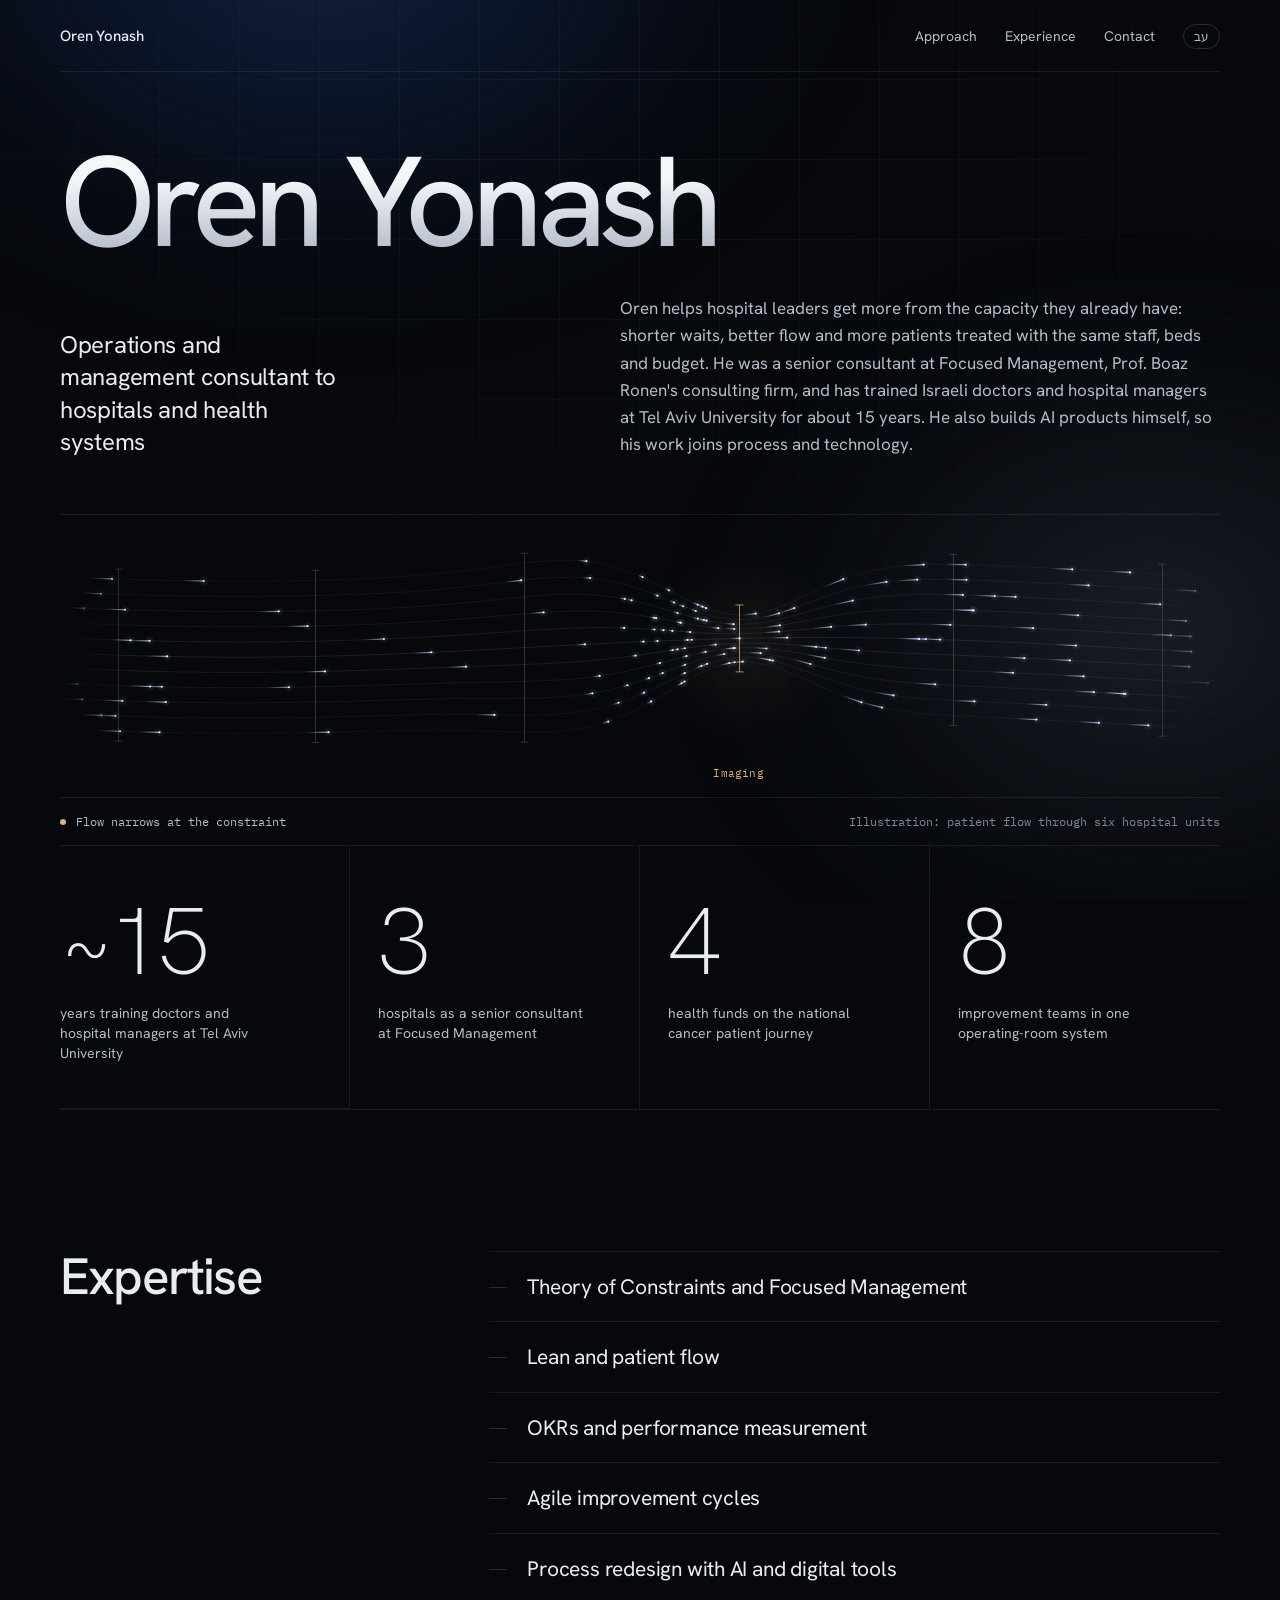
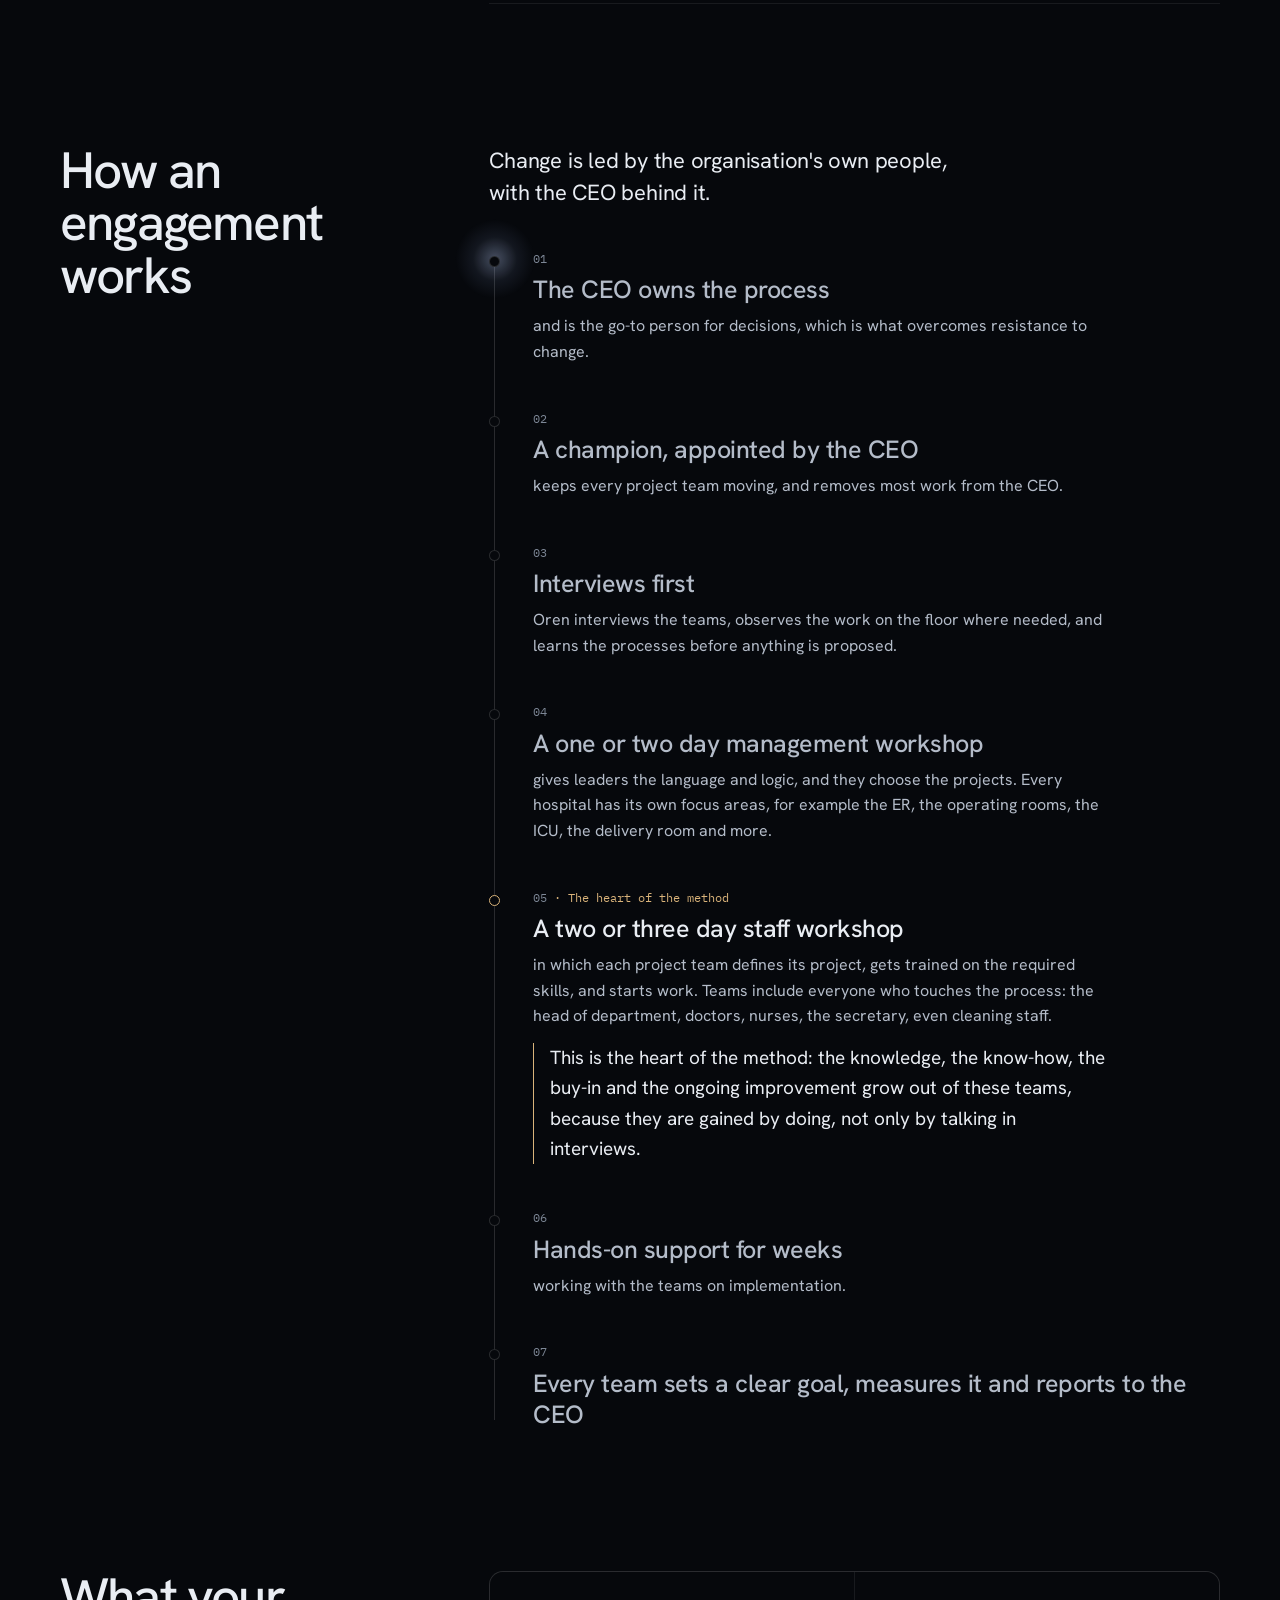
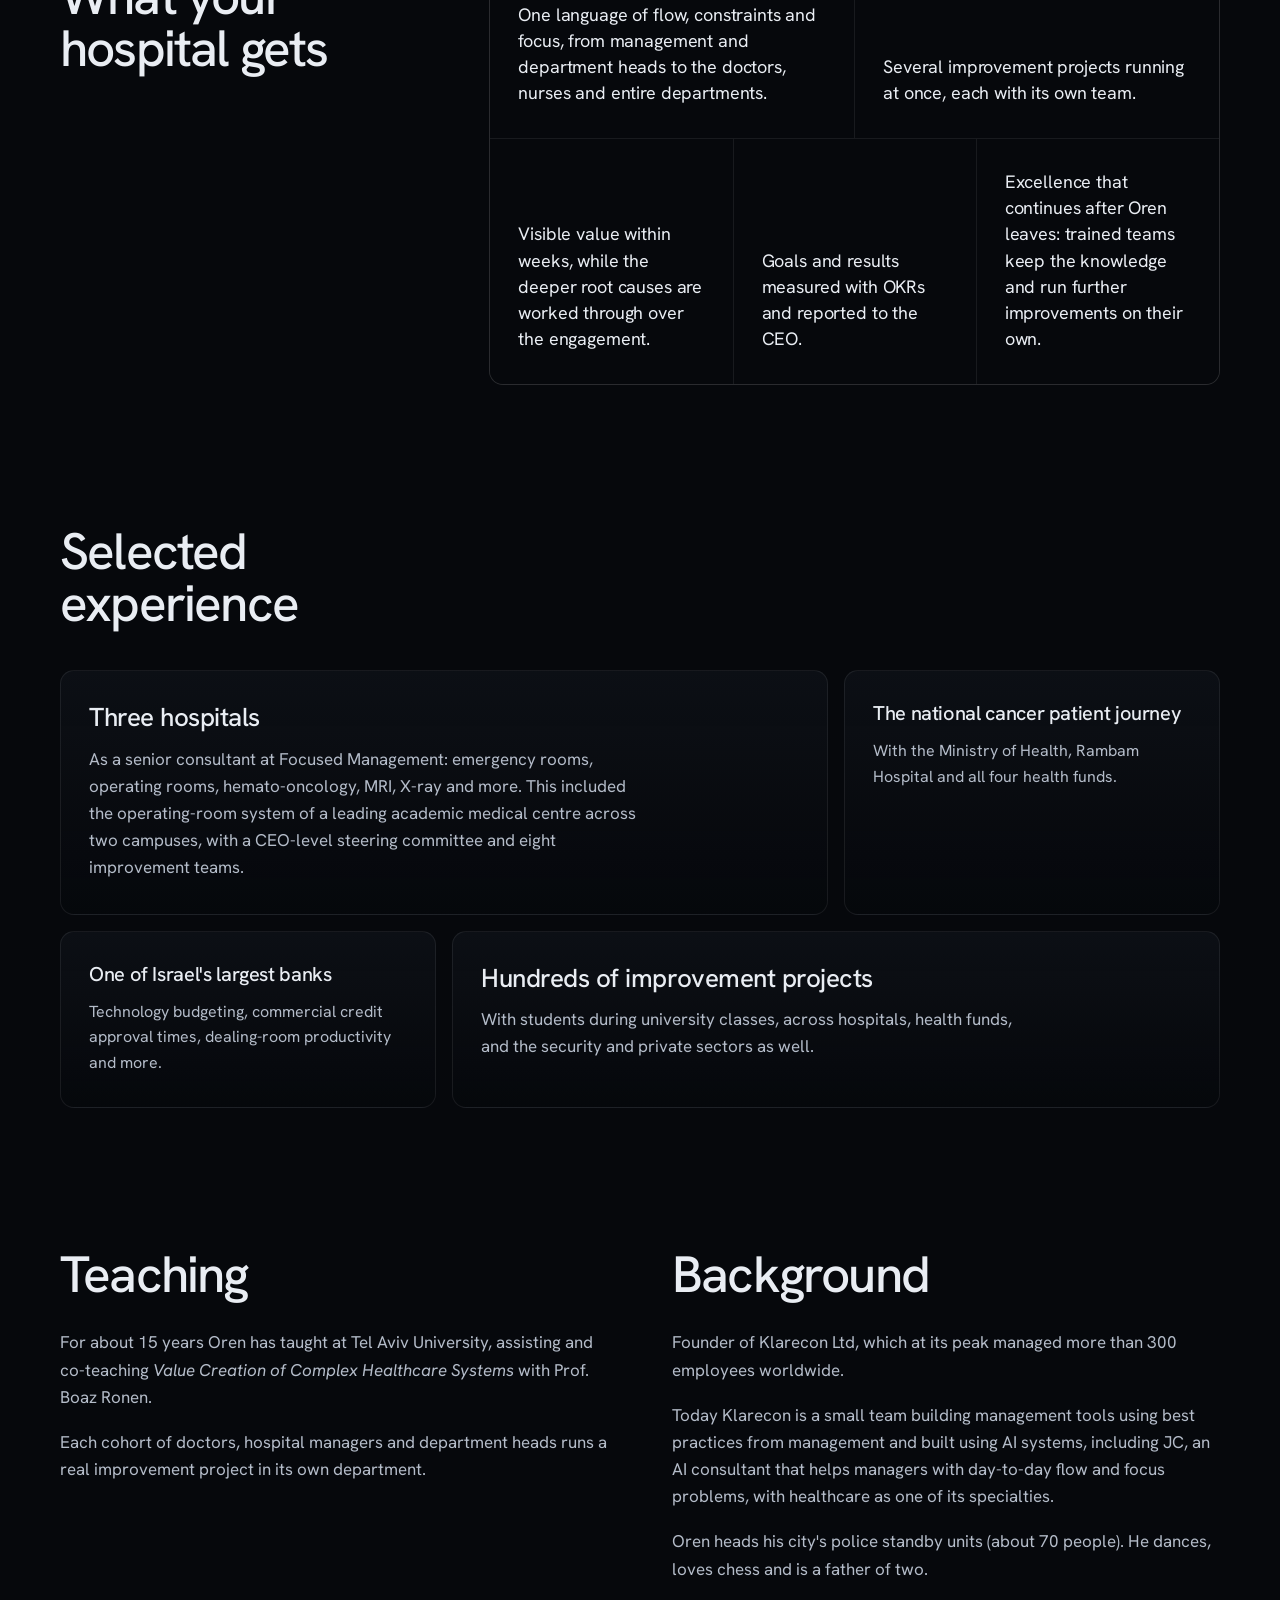
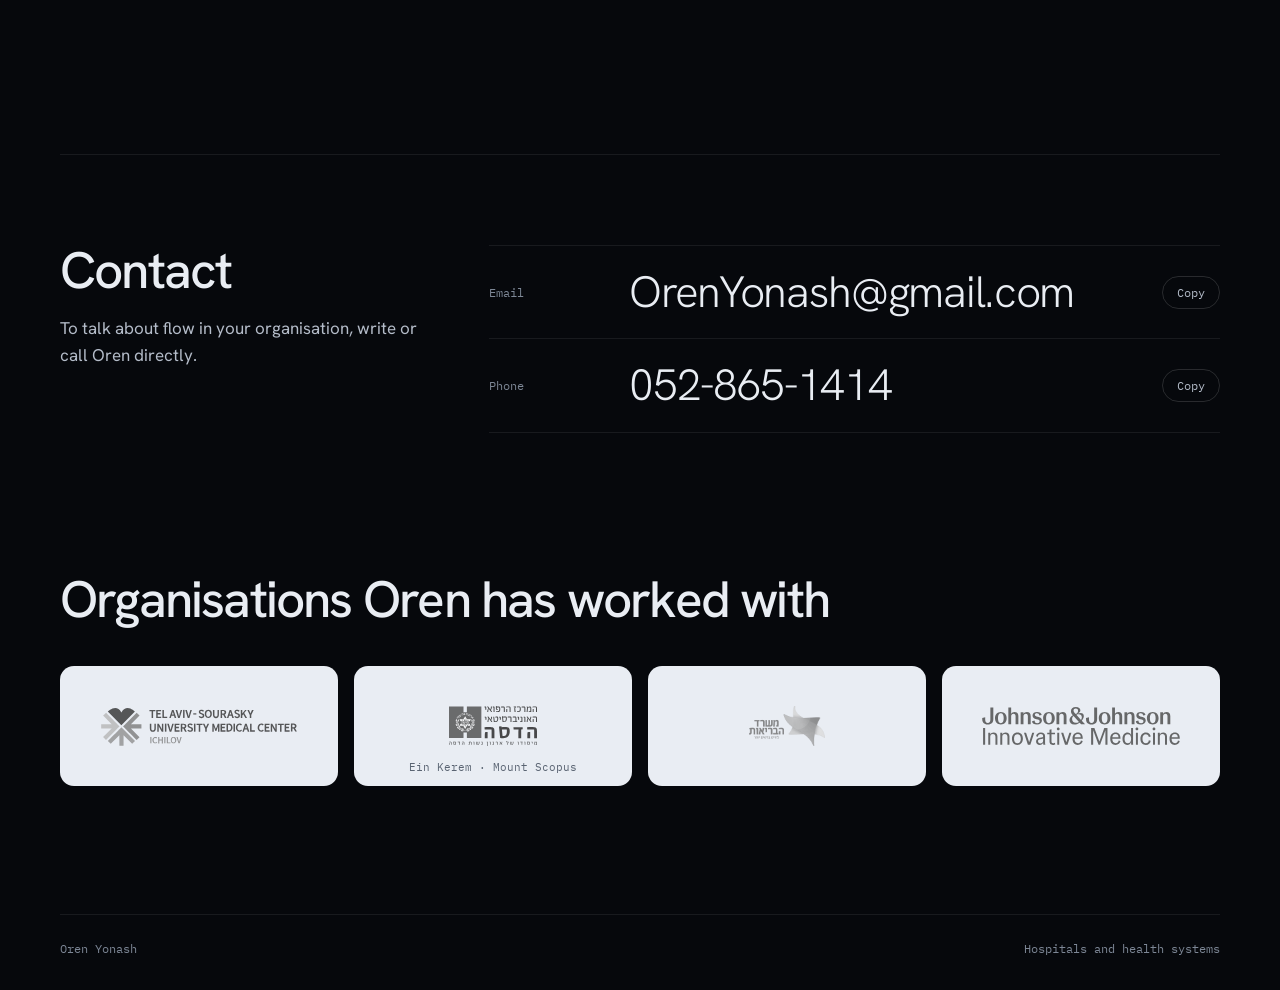
==== commit accc22b5: "ConsultHC: client logos strip; contact wording says organisation Co-Authored-By: Claude Opus 5.5 <no" ====
--- a/ConsultHC/index.html
+++ b/ConsultHC/index.html
@@ -218,6 +218,19 @@
   display:flex;justify-content:space-between;gap:16px;flex-wrap:wrap;font-family:var(--mono);font-size:12px;color:var(--ink-3)}
 .sr{position:absolute;width:1px;height:1px;overflow:hidden;clip:rect(0 0 0 0);white-space:nowrap}
 
+/* ---------- organisations (logos) ---------- */
+.orgs h2{max-width:none;margin-bottom:40px}
+.orgs ul{margin:0;padding:0;list-style:none;display:grid;grid-template-columns:repeat(2,minmax(0,1fr));gap:12px}
+@media (min-width:900px){.orgs ul{grid-template-columns:repeat(4,minmax(0,1fr));gap:16px}}
+.orgs li{position:relative;display:flex;align-items:center;justify-content:center;min-height:104px;padding:24px 14px;border-radius:14px;background:var(--ink);outline:none;
+  transition:box-shadow .3s var(--ease)}
+.orgs img{display:block;height:32px;width:auto;max-width:100%;object-fit:contain;filter:grayscale(1);opacity:.78;transition:filter .4s var(--ease),opacity .4s var(--ease)}
+@media (min-width:900px){.orgs li{min-height:120px;padding:28px 20px}.orgs img{height:40px}}
+.orgs li:hover img,.orgs li:focus-visible img,.orgs li:focus img{filter:none;opacity:1}
+.orgs li:focus-visible{box-shadow:0 0 0 2px var(--void),0 0 0 4px var(--focus)}
+.orgs .cap{position:absolute;left:0;right:0;bottom:9px;text-align:center;font-family:var(--mono);font-size:10.5px;line-height:1.2;color:#5A6472}
+@media (min-width:900px){.orgs .cap{bottom:12px;font-size:11px}}
+
 @media (prefers-reduced-motion: reduce){
   html{scroll-behavior:auto}
   .ambient .glow{animation:none}
@@ -344,7 +357,7 @@
     <div class="split">
       <div>
         <h2 id="h-contact">Contact</h2>
-        <p class="note">To talk about flow in your hospital, write or call Oren directly.</p>
+        <p class="note">To talk about flow in your organisation, write or call Oren directly.</p>
       </div>
       <div>
         <ul class="lines">
@@ -354,6 +367,16 @@
         <p class="sr" id="copyStatus" aria-live="polite"></p>
       </div>
     </div>
+  </section>
+
+  <section class="block orgs" aria-labelledby="h-orgs">
+    <h2 id="h-orgs">Organisations Oren has worked with</h2>
+    <ul>
+      <li tabindex="0"><img src="logos/sourasky-en.svg" alt="Tel Aviv Sourasky Medical Center (Ichilov)" width="196" height="40" loading="lazy" decoding="async"></li>
+      <li tabindex="0"><img src="logos/hadassah.svg" alt="Hadassah Medical Center" width="88" height="40" loading="lazy" decoding="async"><span class="cap">Ein Kerem · Mount Scopus</span></li>
+      <li tabindex="0"><img src="logos/ministry-of-health.png" alt="Israel Ministry of Health" width="75" height="40" loading="lazy" decoding="async"></li>
+      <li tabindex="0"><img src="logos/jnj-innovative-medicine.svg" alt="Johnson &amp; Johnson Innovative Medicine (formerly Janssen)" width="200" height="40" loading="lazy" decoding="async"></li>
+    </ul>
   </section>
 
   <footer><span>Oren Yonash</span><span>Hospitals and health systems</span></footer>
